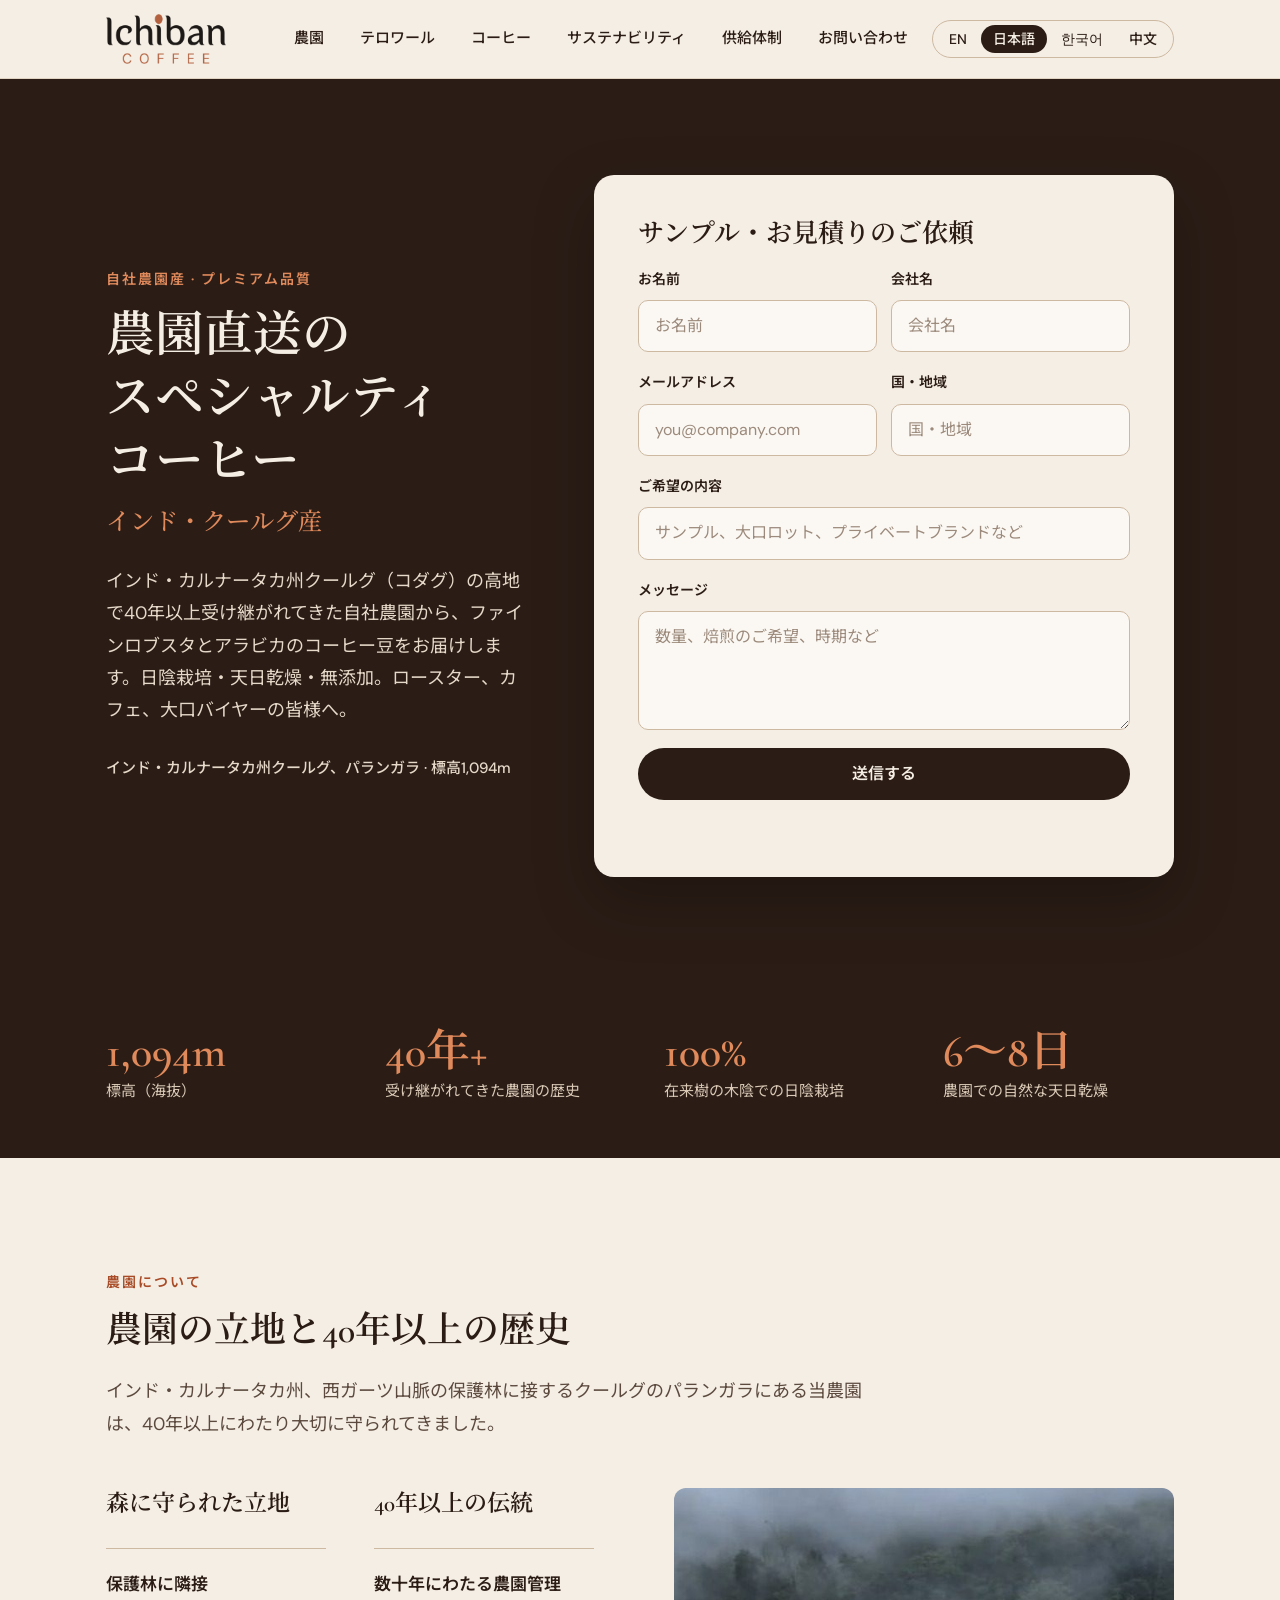
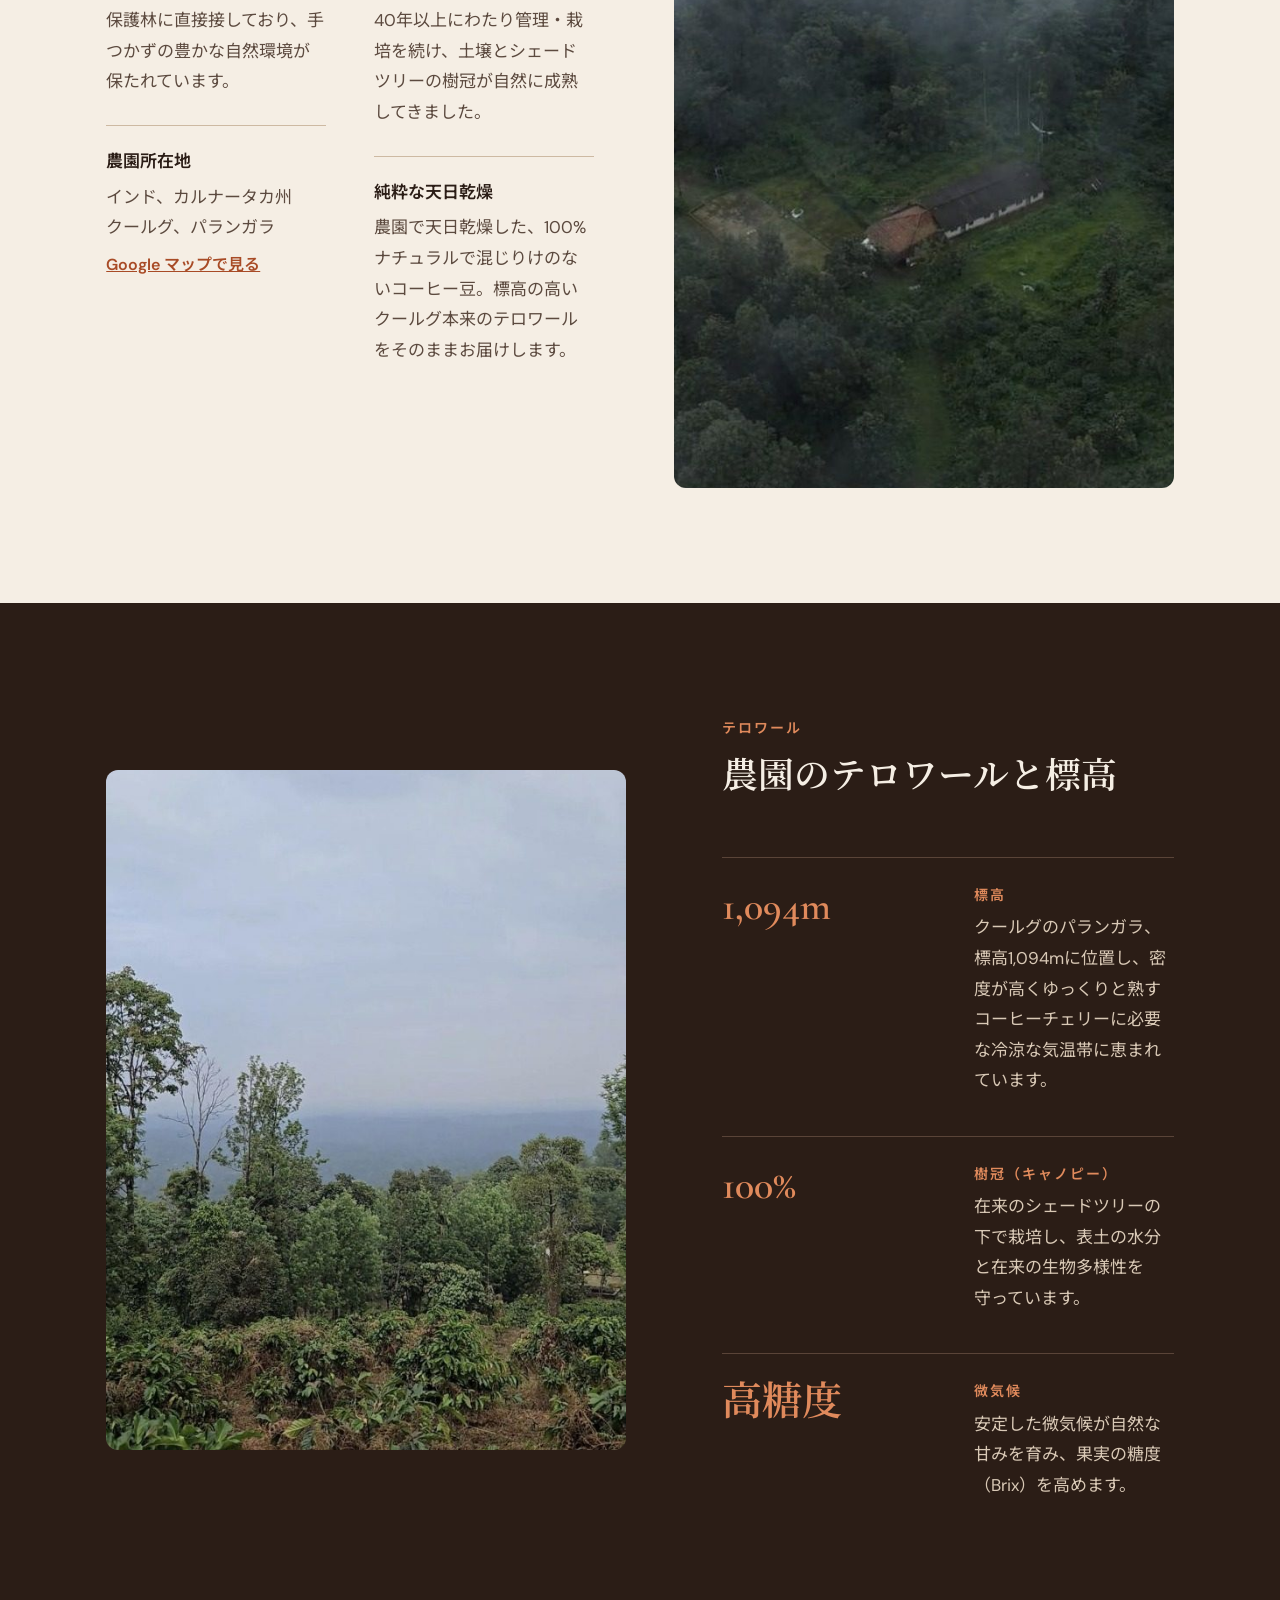
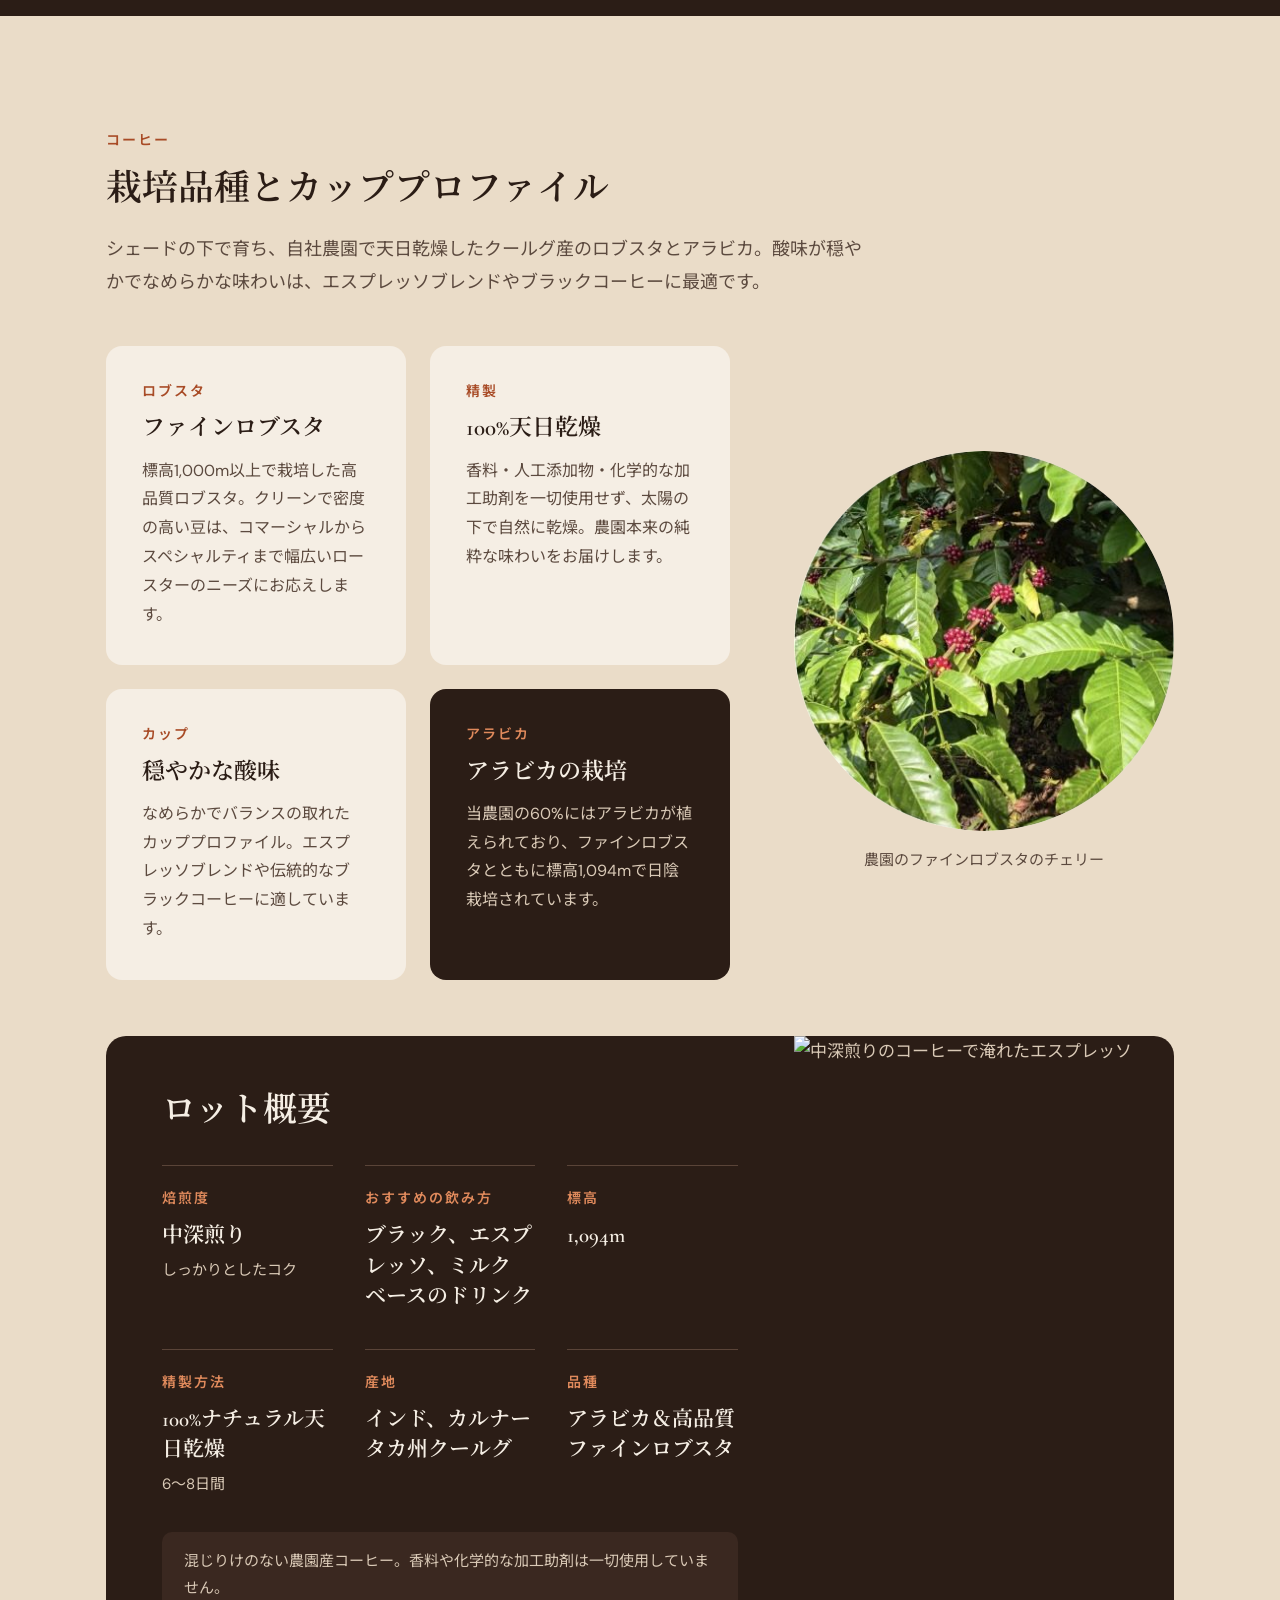
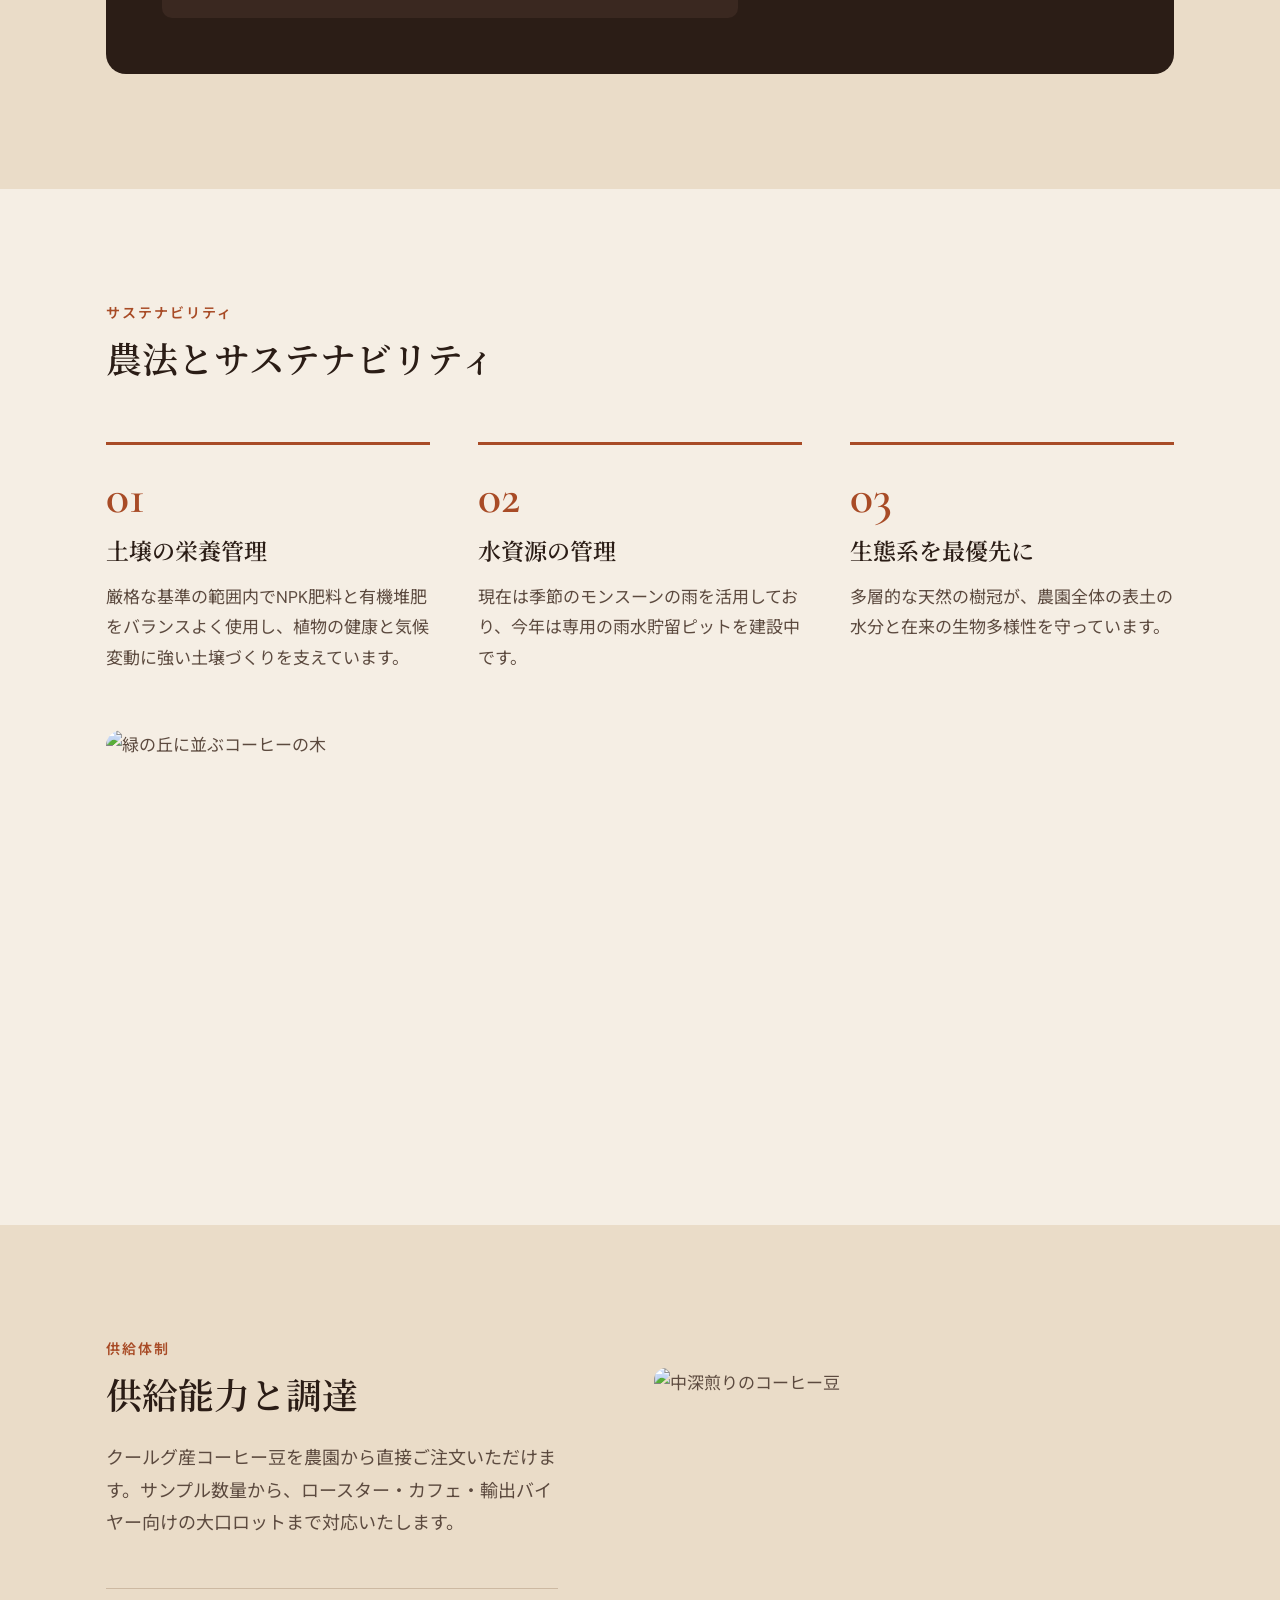
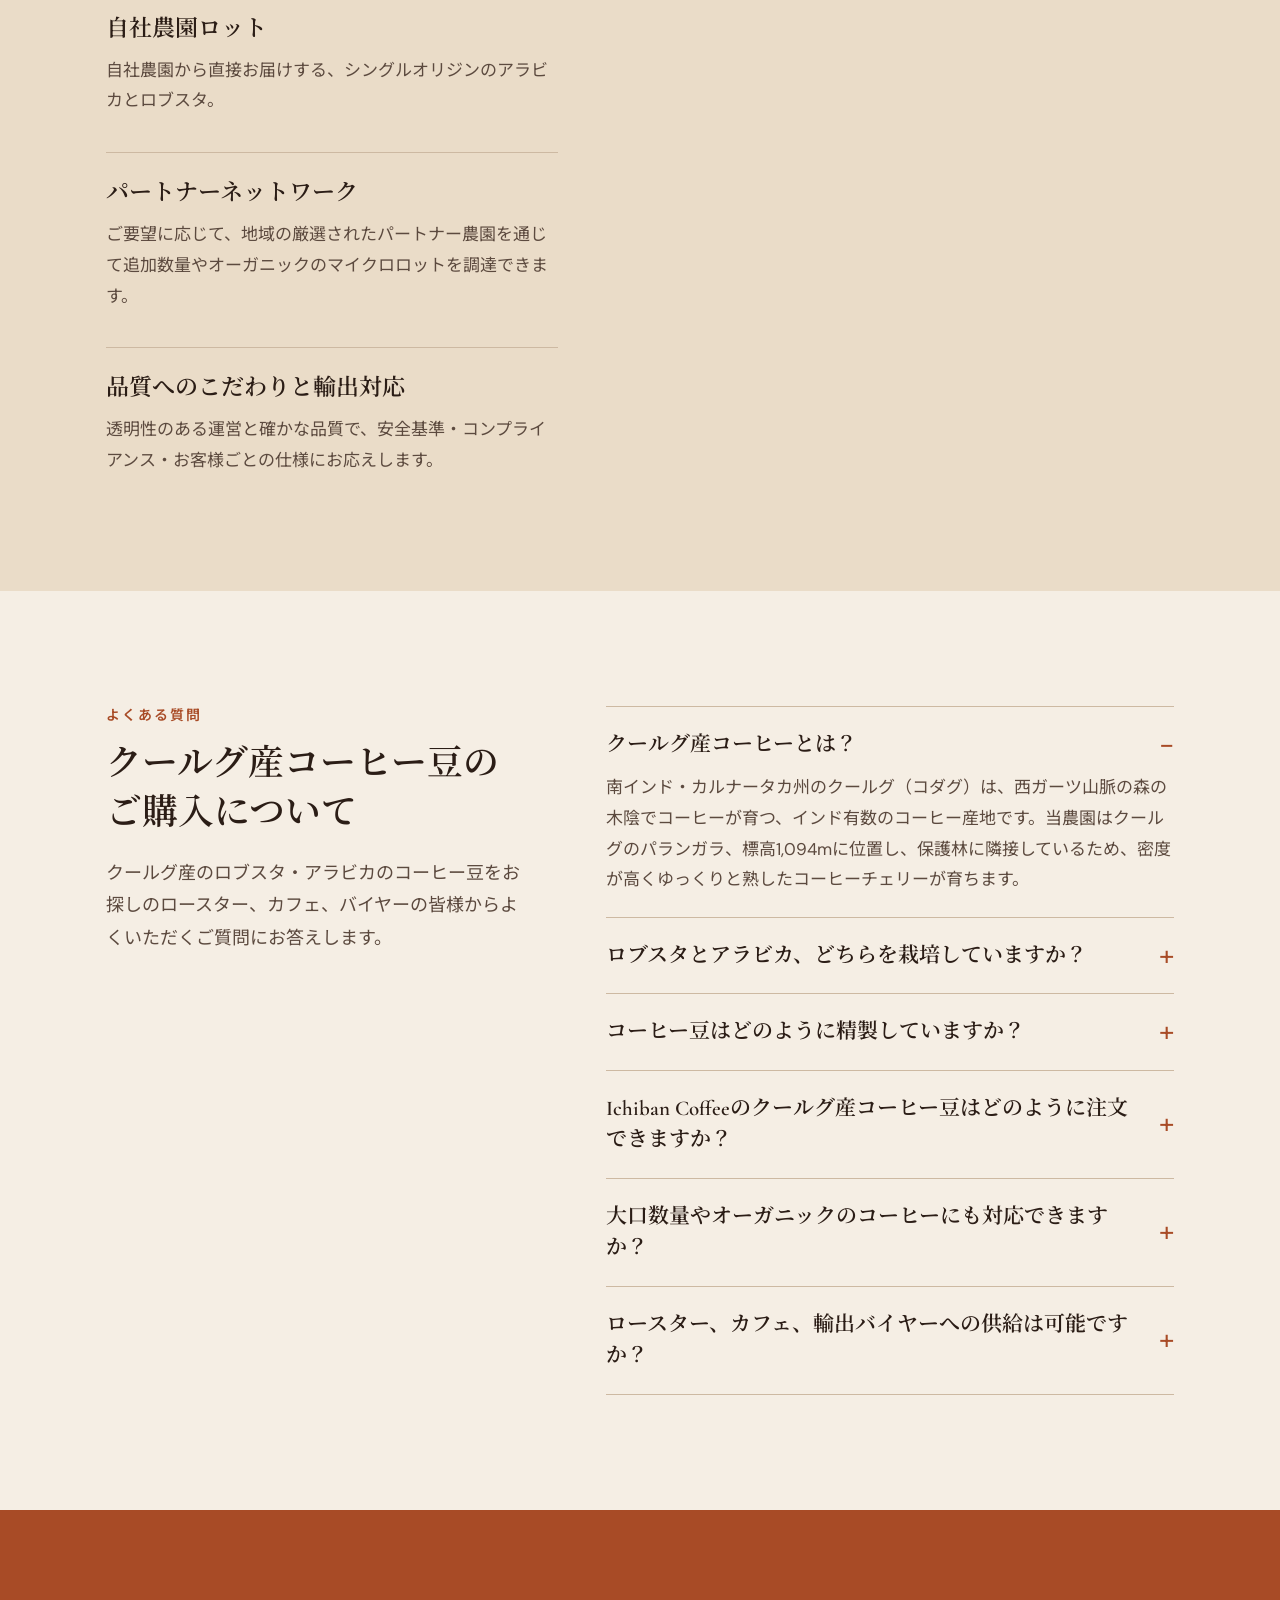
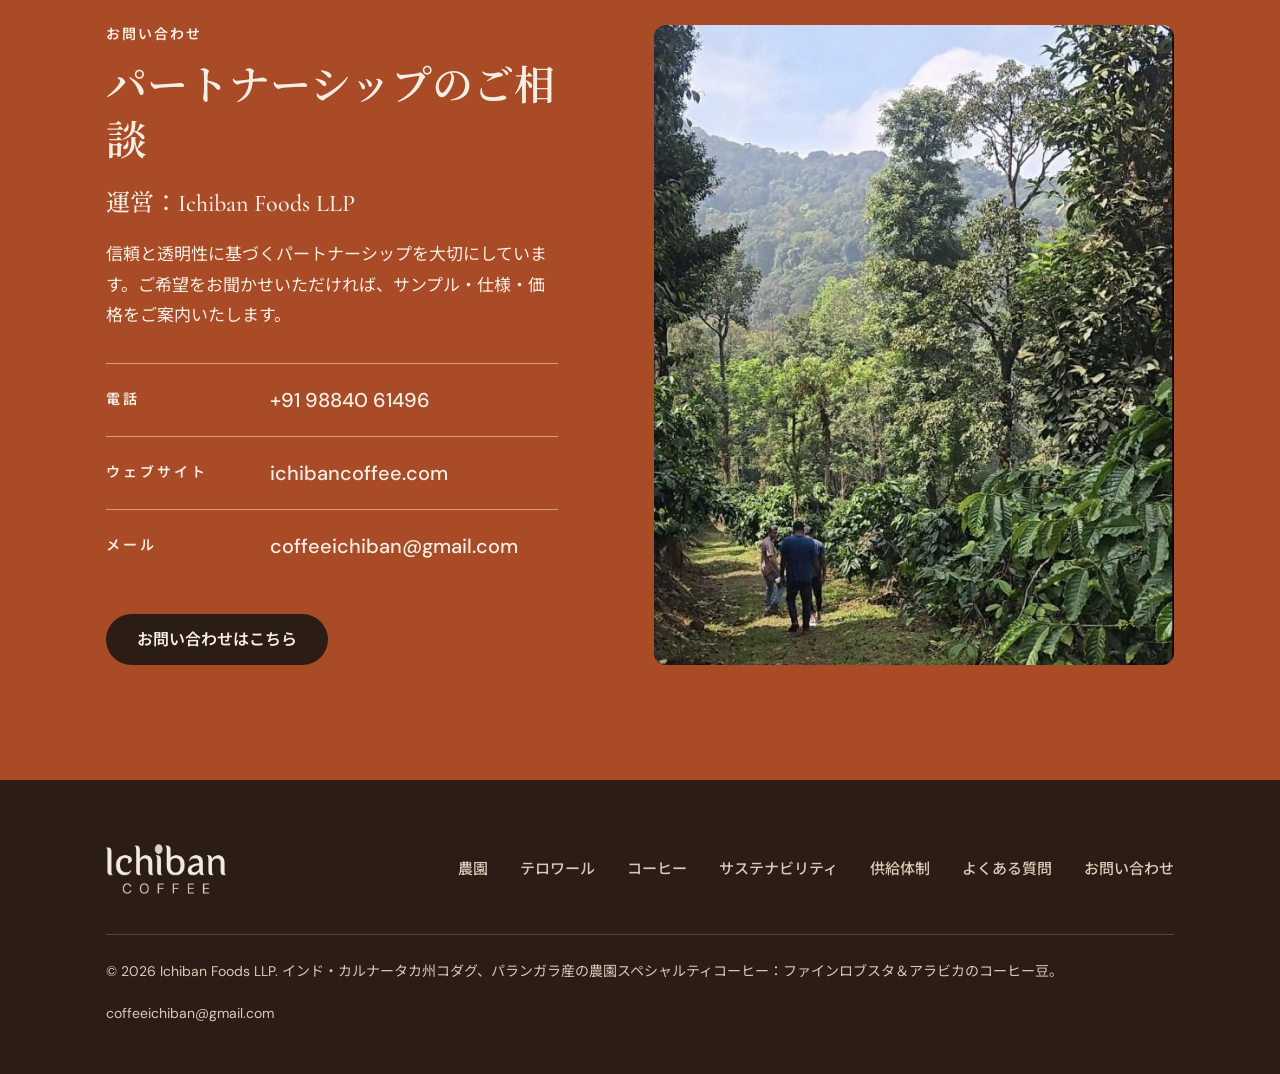
==== ja/index.html @ 3a25cc45 "Go live: English, Japanese, Korean and Chinese with header language switch Co-Authored-By: Claude Op" ====
<!DOCTYPE html>
<html lang="ja">
<head>
<meta charset="utf-8">
<meta name="viewport" content="width=device-width, initial-scale=1">
<title>クールグ産コーヒー豆｜インド自社農園のアラビカ＆ロブスタ｜Ichiban Coffee</title>
<meta name="description" content="インド・カルナータカ州クールグ（コダグ）、標高1,094mのパランガラで40年以上受け継がれてきた自社農園から、コーヒー豆を直接お届けします。日陰栽培・100%天日乾燥のファインロブスタとアラビカを、ロースター、カフェ、大口バイヤーの皆様へ。サンプル・お見積りはお気軽にご依頼ください。">
<meta name="robots" content="index, follow, max-image-preview:large">
<link rel="canonical" href="https://ichibancoffee.com/ja/">
<link rel="alternate" hreflang="en" href="https://ichibancoffee.com/">
<link rel="alternate" hreflang="ja" href="https://ichibancoffee.com/ja/">
<link rel="alternate" hreflang="ko" href="https://ichibancoffee.com/ko/">
<link rel="alternate" hreflang="zh-Hans" href="https://ichibancoffee.com/zh/">
<link rel="alternate" hreflang="x-default" href="https://ichibancoffee.com/">
<meta name="geo.region" content="IN-KA">
<meta name="geo.placename" content="Palangala, Coorg (Kodagu), Karnataka, India">
<meta property="og:type" content="website">
<meta property="og:site_name" content="Ichiban Coffee">
<meta property="og:locale" content="ja_JP">
<meta property="og:title" content="クールグ産コーヒー豆｜自社農園のアラビカ＆ロブスタ｜Ichiban Coffee">
<meta property="og:description" content="インド・クールグ、標高1,094mの40年以上の歴史を持つ自社農園で日陰栽培・天日乾燥したファインロブスタとアラビカ。サンプル・お見積りを承ります。">
<meta property="og:url" content="https://ichibancoffee.com/ja/">
<meta property="og:image" content="https://ichibancoffee.com/assets/og-image.jpg">
<meta property="og:image:width" content="1200">
<meta property="og:image:height" content="630">
<meta property="og:image:alt" content="Ichiban Coffee - インド・クールグ産の農園スペシャルティコーヒー">
<meta name="twitter:card" content="summary_large_image">
<meta name="twitter:title" content="クールグ産コーヒー豆｜自社農園のアラビカ＆ロブスタ｜Ichiban Coffee">
<meta name="twitter:description" content="インド・クールグ、標高1,094mの40年以上の歴史を持つ自社農園で日陰栽培・天日乾燥したファインロブスタとアラビカ。サンプル・お見積りを承ります。">
<meta name="twitter:image" content="https://ichibancoffee.com/assets/og-image.jpg">
<meta name="theme-color" content="#2B1D16">
<!-- Google tag (Google Analytics) -->
<script async src="https://www.googletagmanager.com/gtm.js?id=GTM-57VBGR65"></script>
<script>
  window.dataLayer = window.dataLayer || [];
  function gtag(){dataLayer.push(arguments);}
  gtag('js', new Date());
</script>
<link rel="icon" type="image/png" sizes="32x32" href="../assets/favicon.png">
<link rel="apple-touch-icon" href="../assets/icon-180.png">
<link rel="preconnect" href="https://fonts.googleapis.com">
<link rel="preconnect" href="https://fonts.gstatic.com" crossorigin>
<link rel="preconnect" href="https://images.unsplash.com">
<link rel="preload" as="image" href="https://images.unsplash.com/photo-1636797955936-7e493b8ba922?w=2400&q=80&auto=format&fit=crop" fetchpriority="high">
<link href="https://fonts.googleapis.com/css2?family=Cormorant+Garamond:ital,wght@0,600;1,500&family=DM+Sans:wght@400;500;600&family=Noto+Serif+JP:wght@600&family=Noto+Sans+JP:wght@400;500;600&display=swap" rel="stylesheet">
<link rel="stylesheet" href="../styles.css">
<script type="application/ld+json">
{
 "@context": "https://schema.org",
 "@graph": [
  {
   "@type": "WebSite",
   "@id": "https://ichibancoffee.com/#website",
   "url": "https://ichibancoffee.com/",
   "name": "Ichiban Coffee",
   "inLanguage": [
    "en-GB",
    "ja",
    "ko",
    "zh-Hans"
   ],
   "publisher": {
    "@id": "https://ichibancoffee.com/#org"
   }
  },
  {
   "@type": "Organization",
   "@id": "https://ichibancoffee.com/#org",
   "name": "Ichiban Foods LLP",
   "alternateName": "Ichiban Coffee",
   "url": "https://ichibancoffee.com/",
   "logo": "https://ichibancoffee.com/assets/logo-dark.png",
   "image": "https://ichibancoffee.com/assets/og-image.jpg",
   "email": "coffeeichiban@gmail.com",
   "telephone": "+91 98840 61496",
   "description": "インド・カルナータカ州クールグ（コダグ）、パランガラの農園スペシャルティコーヒー生産者。日陰栽培・天日乾燥のファインロブスタとアラビカを栽培しています。",
   "address": {
    "@type": "PostalAddress",
    "addressLocality": "Palangala, Coorg",
    "addressRegion": "Karnataka",
    "addressCountry": "IN"
   },
   "contactPoint": {
    "@type": "ContactPoint",
    "contactType": "sales",
    "email": "coffeeichiban@gmail.com",
    "telephone": "+91 98840 61496",
    "availableLanguage": [
     "English"
    ]
   },
   "knowsAbout": [
    "Coorg coffee",
    "Robusta coffee beans",
    "Arabica coffee beans",
    "Sun-dried coffee",
    "Shade-grown coffee"
   ]
  },
  {
   "@type": "WebPage",
   "@id": "https://ichibancoffee.com/ja/#webpage",
   "url": "https://ichibancoffee.com/ja/",
   "name": "クールグ産コーヒー豆｜インド自社農園のアラビカ＆ロブスタ｜Ichiban Coffee",
   "isPartOf": {
    "@id": "https://ichibancoffee.com/#website"
   },
   "about": {
    "@id": "https://ichibancoffee.com/#org"
   },
   "primaryImageOfPage": "https://ichibancoffee.com/assets/og-image.jpg",
   "inLanguage": "ja"
  },
  {
   "@type": "FAQPage",
   "@id": "https://ichibancoffee.com/ja/#faq",
   "inLanguage": "ja",
   "mainEntity": [
    {
     "@type": "Question",
     "name": "クールグ産コーヒーとは？",
     "acceptedAnswer": {
      "@type": "Answer",
      "text": "南インド・カルナータカ州のクールグ（コダグ）は、西ガーツ山脈の森の木陰でコーヒーが育つ、インド有数のコーヒー産地です。当農園はクールグのパランガラ、標高1,094mに位置し、保護林に隣接しているため、密度が高くゆっくりと熟したコーヒーチェリーが育ちます。"
     }
    },
    {
     "@type": "Question",
     "name": "ロブスタとアラビカ、どちらを栽培していますか？",
     "acceptedAnswer": {
      "@type": "Answer",
      "text": "両方です。当農園の60%にはアラビカが植えられており、加えて標高1,000m以上で高品質のファインロブスタも栽培しています。クリーンで密度の高い豆は、コマーシャルおよびスペシャルティのロースターに最適です。"
     }
    },
    {
     "@type": "Question",
     "name": "コーヒー豆はどのように精製していますか？",
     "acceptedAnswer": {
      "@type": "Answer",
      "text": "100%ナチュラルで、農園で6〜8日間天日乾燥しています。香料、人工添加物、化学的な加工助剤は一切使用していません。"
     }
    },
    {
     "@type": "Question",
     "name": "Ichiban Coffeeのクールグ産コーヒー豆はどのように注文できますか？",
     "acceptedAnswer": {
      "@type": "Answer",
      "text": "このページのお問い合わせフォーム、メール（coffeeichiban@gmail.com）、またはお電話（+91 98840 61496）でご連絡ください。数量、焙煎のご希望、時期をお知らせいただければ、サンプル・仕様・価格をご案内いたします。"
     }
    },
    {
     "@type": "Question",
     "name": "大口数量やオーガニックのコーヒーにも対応できますか？",
     "acceptedAnswer": {
      "@type": "Answer",
      "text": "はい。自社農園のシングルオリジンのアラビカ・ロブスタに加え、ご要望に応じてクールグ地域の厳選されたパートナー農園を通じて、追加数量やオーガニックのマイクロロットを調達いたします。"
     }
    },
    {
     "@type": "Question",
     "name": "ロースター、カフェ、輸出バイヤーへの供給は可能ですか？",
     "acceptedAnswer": {
      "@type": "Answer",
      "text": "はい。コマーシャルおよびスペシャルティのロースター、カフェ、大口バイヤーの皆様とお取引しています。透明性のある運営と確かな品質で、安全基準・コンプライアンス・個別の仕様にお応えします。"
     }
    }
   ]
  }
 ]
}
</script>
</head>
<body>

<header class="nav" id="top">
  <div class="nav__inner">
    <a href="#top" class="nav__logo" aria-label="Ichiban Coffee ホーム"><img src="../assets/logo-dark.png" alt="Ichiban Coffee" width="134" height="56"></a>
    <button class="nav__toggle" aria-expanded="false" aria-controls="nav-links"><span></span><span></span><span class="sr-only">メニュー</span></button>
    <nav class="nav__links" id="nav-links" aria-label="メインメニュー">
      <a href="#estate">農園</a>
      <a href="#terroir">テロワール</a>
      <a href="#coffee">コーヒー</a>
      <a href="#sustainability">サステナビリティ</a>
      <a href="#supply">供給体制</a>
      <a href="#contact">お問い合わせ</a>
    </nav>
    <nav class="lang" aria-label="言語" translate="no"><a href="../" hreflang="en" lang="en">EN</a><a href="../ja/" hreflang="ja" lang="ja" aria-current="page">日本語</a><a href="../ko/" hreflang="ko" lang="ko">한국어</a><a href="../zh/" hreflang="zh-Hans" lang="zh-Hans">中文</a></nav>
  </div>
</header>

<main>
  <!-- HERO with enquiry form -->
  <section class="hero">
    <div class="wrap hero__inner">
      <div class="hero__text">
        <p class="eyebrow eyebrow--light">自社農園産 · プレミアム品質</p>
        <h1><span class="nb">農園直送の</span><span class="nb">スペシャルティ</span><span class="nb">コーヒー</span> <span class="h1-sub">インド・クールグ産</span></h1>
        <p class="hero__lead">インド・カルナータカ州クールグ（コダグ）の高地で40年以上受け継がれてきた自社農園から、ファインロブスタとアラビカのコーヒー豆をお届けします。日陰栽培・天日乾燥・無添加。ロースター、カフェ、大口バイヤーの皆様へ。</p>
        <p class="hero__meta">インド・カルナータカ州クールグ、パランガラ · 標高1,094m</p>
      </div>

      <form class="form" id="enquiry" action="https://formsubmit.co/coffeeichiban@gmail.com" method="POST" data-msg-sending="送信中…" data-msg-success="お問い合わせありがとうございます。内容を確認のうえ、担当者よりご連絡いたします。" data-msg-error="送信できませんでした。恐れ入りますが、coffeeichiban@gmail.com へメールいただくか、+91 98840 61496 までお電話ください。">
        <h2 class="form__title">サンプル・お見積りのご依頼</h2>
        <input type="hidden" name="_subject" value="New enquiry from ichibancoffee.com (Japanese)">
        <input type="hidden" name="_template" value="table">
        <input type="hidden" name="language" value="Japanese">
        <input type="text" name="_honey" class="hp" tabindex="-1" autocomplete="off" aria-hidden="true">
        <div class="form__row">
          <label>お名前<input type="text" name="name" placeholder="お名前" autocomplete="name" required></label>
          <label>会社名<input type="text" name="company" placeholder="会社名" autocomplete="organization"></label>
        </div>
        <div class="form__row">
          <label>メールアドレス<input type="email" name="email" placeholder="you@company.com" autocomplete="email" required></label>
          <label>国・地域<input type="text" name="country" placeholder="国・地域" autocomplete="country-name"></label>
        </div>
        <label>ご希望の内容<input type="text" name="interest" placeholder="サンプル、大口ロット、プライベートブランドなど"></label>
        <label>メッセージ<textarea name="message" rows="4" placeholder="数量、焙煎のご希望、時期など"></textarea></label>
        <button type="submit" class="btn btn--dark btn--block">送信する</button>
        <p class="form__status" role="status" aria-live="polite"></p>
      </form>
    </div>
  </section>

  <!-- KEY FACTS -->
  <section class="facts" aria-label="主なデータ">
    <div class="wrap facts__grid">
      <div><p class="facts__num">1,094m</p><p>標高（海抜）</p></div>
      <div><p class="facts__num">40年+</p><p>受け継がれてきた農園の歴史</p></div>
      <div><p class="facts__num">100%</p><p>在来樹の木陰での日陰栽培</p></div>
      <div><p class="facts__num">6〜8日</p><p>農園での自然な天日乾燥</p></div>
    </div>
  </section>

  <!-- ESTATE -->
  <section class="section section--cream" id="estate">
    <div class="wrap">
      <p class="eyebrow">農園について</p>
      <h2 class="h2">農園の立地と40年以上の歴史</h2>
      <p class="intro">インド・カルナータカ州、西ガーツ山脈の保護林に接するクールグのパランガラにある当農園は、40年以上にわたり大切に守られてきました。</p>
      <div class="estate">
        <div class="estate__cols">
          <div>
            <h3 class="h3">森に守られた立地</h3>
            <div class="item"><h4>保護林に隣接</h4><p>保護林に直接接しており、手つかずの豊かな自然環境が保たれています。</p></div>
            <div class="item"><h4>農園所在地</h4><p>インド、カルナータカ州クールグ、パランガラ</p><a class="link" href="https://maps.app.goo.gl/1BCaQAfNLThmyvvR6" target="_blank" rel="noopener">Google マップで見る</a></div>
          </div>
          <div>
            <h3 class="h3">40年以上の伝統</h3>
            <div class="item"><h4>数十年にわたる農園管理</h4><p>40年以上にわたり管理・栽培を続け、土壌とシェードツリーの樹冠が自然に成熟してきました。</p></div>
            <div class="item"><h4>純粋な天日乾燥</h4><p>農園で天日乾燥した、100%ナチュラルで混じりけのないコーヒー豆。標高の高いクールグ本来のテロワールをそのままお届けします。</p></div>
          </div>
        </div>
        <img class="photo" src="../assets/estate-birds-eye.jpg" alt="クールグ・パランガラの霧深い森に囲まれたIchiban Coffee農園の空撮" width="500" height="600" loading="lazy">
      </div>
    </div>
  </section>

  <!-- TERROIR -->
  <section class="section section--dark" id="terroir">
    <div class="wrap split">
      <img class="photo split__img" src="../assets/plantation-view.jpg" alt="標高1,094mのクールグの自社農園で日陰栽培されるコーヒーの木と森" width="520" height="700" loading="lazy">
      <div>
        <p class="eyebrow eyebrow--light">テロワール</p>
        <h2 class="h2">農園のテロワールと標高</h2>
        <div class="row"><p class="row__stat">1,094m</p><div><p class="eyebrow eyebrow--light">標高</p><p>クールグのパランガラ、標高1,094mに位置し、密度が高くゆっくりと熟すコーヒーチェリーに必要な冷涼な気温帯に恵まれています。</p></div></div>
        <div class="row"><p class="row__stat">100%</p><div><p class="eyebrow eyebrow--light">樹冠（キャノピー）</p><p>在来のシェードツリーの下で栽培し、表土の水分と在来の生物多様性を守っています。</p></div></div>
        <div class="row"><p class="row__stat">高糖度</p><div><p class="eyebrow eyebrow--light">微気候</p><p>安定した微気候が自然な甘みを育み、果実の糖度（Brix）を高めます。</p></div></div>
      </div>
    </div>
  </section>

  <!-- COFFEE -->
  <section class="section section--latte" id="coffee">
    <div class="wrap">
      <p class="eyebrow">コーヒー</p>
      <h2 class="h2">栽培品種とカッププロファイル</h2>
      <p class="intro">シェードの下で育ち、自社農園で天日乾燥したクールグ産のロブスタとアラビカ。酸味が穏やかでなめらかな味わいは、エスプレッソブレンドやブラックコーヒーに最適です。</p>
      <div class="coffee">
        <div class="cards">
          <article class="card"><p class="eyebrow">ロブスタ</p><h3 class="h3">ファインロブスタ</h3><p>標高1,000m以上で栽培した高品質ロブスタ。クリーンで密度の高い豆は、コマーシャルからスペシャルティまで幅広いロースターのニーズにお応えします。</p></article>
          <article class="card"><p class="eyebrow">精製</p><h3 class="h3">100%天日乾燥</h3><p>香料・人工添加物・化学的な加工助剤を一切使用せず、太陽の下で自然に乾燥。農園本来の純粋な味わいをお届けします。</p></article>
          <article class="card"><p class="eyebrow">カップ</p><h3 class="h3">穏やかな酸味</h3><p>なめらかでバランスの取れたカッププロファイル。エスプレッソブレンドや伝統的なブラックコーヒーに適しています。</p></article>
          <article class="card card--dark"><p class="eyebrow eyebrow--light">アラビカ</p><h3 class="h3">アラビカの栽培</h3><p>当農園の60%にはアラビカが植えられており、ファインロブスタとともに標高1,094mで日陰栽培されています。</p></article>
        </div>
        <figure class="coffee__fig">
          <img src="../assets/fine-robusta.jpg" alt="クールグの自社農園で熟しつつあるファインロブスタのコーヒーチェリー" width="380" height="380" loading="lazy">
          <figcaption>農園のファインロブスタのチェリー</figcaption>
        </figure>
      </div>

      <div class="lot">
        <div class="lot__body">
          <h3 class="lot__title">ロット概要</h3>
          <dl class="lot__grid">
            <div><dt>焙煎度</dt><dd>中深煎り<span>しっかりとしたコク</span></dd></div>
            <div><dt>おすすめの飲み方</dt><dd>ブラック、エスプレッソ、ミルクベースのドリンク</dd></div>
            <div><dt>標高</dt><dd>1,094m</dd></div>
            <div><dt>精製方法</dt><dd>100%ナチュラル天日乾燥<span>6〜8日間</span></dd></div>
            <div><dt>産地</dt><dd>インド、カルナータカ州クールグ</dd></div>
            <div><dt>品種</dt><dd>アラビカ＆高品質ファインロブスタ</dd></div>
          </dl>
          <p class="lot__note">混じりけのない農園産コーヒー。香料や化学的な加工助剤は一切使用していません。</p>
        </div>
        <img class="lot__img" src="https://images.unsplash.com/photo-1579992357154-faf4bde95b3d?w=900&q=80&auto=format&fit=crop" alt="中深煎りのコーヒーで淹れたエスプレッソ" width="380" height="570" loading="lazy">
      </div>
    </div>
  </section>

  <!-- SUSTAINABILITY -->
  <section class="section section--cream" id="sustainability">
    <div class="wrap">
      <p class="eyebrow">サステナビリティ</p>
      <h2 class="h2">農法とサステナビリティ</h2>
      <div class="pillars">
        <div class="pillar"><p class="pillar__num">01</p><h3 class="h3">土壌の栄養管理</h3><p>厳格な基準の範囲内でNPK肥料と有機堆肥をバランスよく使用し、植物の健康と気候変動に強い土壌づくりを支えています。</p></div>
        <div class="pillar"><p class="pillar__num">02</p><h3 class="h3">水資源の管理</h3><p>現在は季節のモンスーンの雨を活用しており、今年は専用の雨水貯留ピットを建設中です。</p></div>
        <div class="pillar"><p class="pillar__num">03</p><h3 class="h3">生態系を最優先に</h3><p>多層的な天然の樹冠が、農園全体の表土の水分と在来の生物多様性を守っています。</p></div>
      </div>
      <img class="photo band" src="https://images.unsplash.com/photo-1762686852371-763b689910b2?w=2000&q=80&auto=format&fit=crop" alt="緑の丘に並ぶコーヒーの木" width="1200" height="380" loading="lazy">
    </div>
  </section>

  <!-- SUPPLY -->
  <section class="section section--latte" id="supply">
    <div class="wrap split split--reverse">
      <div>
        <p class="eyebrow">供給体制</p>
        <h2 class="h2">供給能力と調達</h2>
        <p class="intro">クールグ産コーヒー豆を農園から直接ご注文いただけます。サンプル数量から、ロースター・カフェ・輸出バイヤー向けの大口ロットまで対応いたします。</p>
        <div class="item item--lg"><h3 class="h3">自社農園ロット</h3><p>自社農園から直接お届けする、シングルオリジンのアラビカとロブスタ。</p></div>
        <div class="item item--lg"><h3 class="h3">パートナーネットワーク</h3><p>ご要望に応じて、地域の厳選されたパートナー農園を通じて追加数量やオーガニックのマイクロロットを調達できます。</p></div>
        <div class="item item--lg"><h3 class="h3">品質へのこだわりと輸出対応</h3><p>透明性のある運営と確かな品質で、安全基準・コンプライアンス・お客様ごとの仕様にお応えします。</p></div>
      </div>
      <img class="photo split__img" src="https://images.unsplash.com/photo-1580933073521-dc49ac0d4e6a?w=1100&q=80&auto=format&fit=crop" alt="中深煎りのコーヒー豆" width="520" height="680" loading="lazy">
    </div>
  </section>

  <!-- FAQ -->
  <section class="section section--cream" id="faq">
    <div class="wrap faq">
      <div>
        <p class="eyebrow">よくある質問</p>
        <h2 class="h2">クールグ産コーヒー豆のご購入について</h2>
        <p class="intro">クールグ産のロブスタ・アラビカのコーヒー豆をお探しのロースター、カフェ、バイヤーの皆様からよくいただくご質問にお答えします。</p>
      </div>
      <div class="faq__list">
        <details open>
          <summary><h3>クールグ産コーヒーとは？</h3></summary>
          <p>南インド・カルナータカ州のクールグ（コダグ）は、西ガーツ山脈の森の木陰でコーヒーが育つ、インド有数のコーヒー産地です。当農園はクールグのパランガラ、標高1,094mに位置し、保護林に隣接しているため、密度が高くゆっくりと熟したコーヒーチェリーが育ちます。</p>
        </details>
        <details>
          <summary><h3>ロブスタとアラビカ、どちらを栽培していますか？</h3></summary>
          <p>両方です。当農園の60%にはアラビカが植えられており、加えて標高1,000m以上で高品質のファインロブスタも栽培しています。クリーンで密度の高い豆は、コマーシャルおよびスペシャルティのロースターに最適です。</p>
        </details>
        <details>
          <summary><h3>コーヒー豆はどのように精製していますか？</h3></summary>
          <p>100%ナチュラルで、農園で6〜8日間天日乾燥しています。香料、人工添加物、化学的な加工助剤は一切使用していません。</p>
        </details>
        <details>
          <summary><h3>Ichiban Coffeeのクールグ産コーヒー豆はどのように注文できますか？</h3></summary>
          <p>このページの<a href="#enquiry">お問い合わせフォーム</a>、メール（<a href="mailto:coffeeichiban@gmail.com">coffeeichiban@gmail.com</a>）、またはお電話（<a href="tel:+919884061496">+91 98840 61496</a>）でご連絡ください。数量、焙煎のご希望、時期をお知らせいただければ、サンプル・仕様・価格をご案内いたします。</p>
        </details>
        <details>
          <summary><h3>大口数量やオーガニックのコーヒーにも対応できますか？</h3></summary>
          <p>はい。自社農園のシングルオリジンのアラビカ・ロブスタに加え、ご要望に応じてクールグ地域の厳選されたパートナー農園を通じて、追加数量やオーガニックのマイクロロットを調達いたします。</p>
        </details>
        <details>
          <summary><h3>ロースター、カフェ、輸出バイヤーへの供給は可能ですか？</h3></summary>
          <p>はい。コマーシャルおよびスペシャルティのロースター、カフェ、大口バイヤーの皆様とお取引しています。透明性のある運営と確かな品質で、安全基準・コンプライアンス・個別の仕様にお応えします。</p>
        </details>
      </div>
    </div>
  </section>

  <!-- CONTACT -->
  <section class="section section--rust" id="contact">
    <div class="wrap split split--reverse">
      <div>
        <p class="eyebrow eyebrow--cream">お問い合わせ</p>
        <h2 class="h2 h2--xl">パートナーシップのご相談</h2>
        <p class="contact__sub">運営：Ichiban Foods LLP</p>
        <p>信頼と透明性に基づくパートナーシップを大切にしています。ご希望をお聞かせいただければ、サンプル・仕様・価格をご案内いたします。</p>
        <dl class="contact__list">
          <div><dt>電話</dt><dd><a href="tel:+919884061496">+91 98840 61496</a></dd></div>
          <div><dt>ウェブサイト</dt><dd><a href="https://ichibancoffee.com">ichibancoffee.com</a></dd></div>
          <div><dt>メール</dt><dd><a href="mailto:coffeeichiban@gmail.com">coffeeichiban@gmail.com</a></dd></div>
        </dl>
        <a href="#enquiry" class="btn btn--dark">お問い合わせはこちら</a>
      </div>
      <img class="photo split__img" src="../assets/plantation-walk.jpg" alt="カルナータカ州クールグの自社農園で、日陰栽培のコーヒーの木の間を通る小道" width="520" height="640" loading="lazy">
    </div>
  </section>
</main>

<footer class="footer">
  <div class="wrap">
    <div class="footer__top">
      <img src="../assets/logo-cream.png" alt="Ichiban Coffee" width="134" height="56" loading="lazy">
      <nav aria-label="フッター">
        <a href="#estate">農園</a><a href="#terroir">テロワール</a><a href="#coffee">コーヒー</a><a href="#sustainability">サステナビリティ</a><a href="#supply">供給体制</a><a href="#faq">よくある質問</a><a href="#contact">お問い合わせ</a>
      </nav>
    </div>
    <div class="footer__bottom">
      <p>© <span id="year">2026</span> Ichiban Foods LLP. インド・カルナータカ州コダグ、パランガラ産の農園スペシャルティコーヒー：ファインロブスタ＆アラビカのコーヒー豆。</p>
      <a href="mailto:coffeeichiban@gmail.com">coffeeichiban@gmail.com</a>
    </div>
  </div>
</footer>

<script src="../script.js" defer></script>
</body>
</html>
---- styles.css ----
/* Ichiban Coffee - ichibancoffee.com */
:root {
  --espresso: #2B1D16;
  --roast: #3A2820;
  --cream: #F5EEE4;
  --latte: #EADCC8;
  --rust: #A84B26;
  --caramel: #E08A5C;
  --muted: #5C4A3F;
  --muted-light: #D9C9B6;
  --line: #CDB9A2;
  --line-dark: #5A4438;
  --field: #FBF8F3;
  --serif: 'Cormorant Garamond', Georgia, serif;
  --sans: 'DM Sans', system-ui, -apple-system, 'Segoe UI', Arial, sans-serif;
  --pad: clamp(20px, 8.3vw, 120px);
  --section: clamp(72px, 9vw, 120px);
}

*, *::before, *::after { box-sizing: border-box; }
html { scroll-behavior: smooth; scroll-padding-top: 96px; }
body { margin: 0; font-family: var(--sans); font-size: 17px; line-height: 1.6; color: var(--muted); background: var(--cream); -webkit-font-smoothing: antialiased; }
img { max-width: 100%; display: block; }
h1, h2, h3, h4, p, dl, dd, figure { margin: 0; }
a { color: inherit; }
.hp { display: none !important; }
.sr-only { position: absolute; width: 1px; height: 1px; padding: 0; margin: -1px; overflow: hidden; clip: rect(0 0 0 0); white-space: nowrap; border: 0; }
.wrap { width: 100%; max-width: 1440px; margin: 0 auto; padding: 0 var(--pad); }

/* Type */
.eyebrow { font-size: 14px; font-weight: 600; letter-spacing: 3px; text-transform: uppercase; color: var(--rust); margin-bottom: 16px; line-height: 1.3; }
.eyebrow--light { color: var(--caramel); }
.eyebrow--cream { color: var(--cream); }
h1, .h2, .h3, .lot__title { font-family: var(--serif); font-weight: 600; color: var(--espresso); }
h1 { font-size: clamp(52px, 6.4vw, 92px); line-height: 1; color: var(--cream); }
.h2 { font-size: clamp(38px, 3.9vw, 56px); line-height: 1.05; margin-bottom: 56px; }
.h2--xl { font-size: clamp(44px, 4.4vw, 64px); margin-bottom: 20px; }
.h3 { font-size: clamp(26px, 2.2vw, 32px); line-height: 1.15; margin-bottom: 12px; }

/* Buttons */
.btn { display: inline-flex; align-items: center; justify-content: center; padding: 15px 30px; border-radius: 999px; font: 600 16px/1.2 var(--sans); text-decoration: none; border: 1.5px solid transparent; cursor: pointer; transition: transform .15s ease, background-color .15s ease, opacity .15s ease; }
.btn:hover { transform: translateY(-1px); }
.btn--primary { background: var(--rust); color: var(--cream); }
.btn--primary:hover { background: #923E1D; }
.btn--dark { background: var(--espresso); color: var(--cream); }
.btn--dark:hover { background: #1E140F; }
.btn--block { width: 100%; }
.btn:focus-visible, a:focus-visible, input:focus-visible, textarea:focus-visible, button:focus-visible { outline: 3px solid var(--caramel); outline-offset: 2px; }

/* Nav */
.nav { position: sticky; top: 0; z-index: 50; background: var(--cream); border-bottom: 1px solid rgba(205, 185, 162, .5); }
.nav__inner { max-width: 1440px; margin: 0 auto; padding: 14px var(--pad); display: flex; align-items: center; justify-content: space-between; }
.nav__logo img { width: 120px; height: auto; }
.nav__links { display: flex; align-items: center; gap: 36px; }
.nav__links a:not(.btn) { font-weight: 500; font-size: 15px; color: var(--espresso); text-decoration: none; }
.nav__links a:not(.btn):hover { color: var(--rust); }
.nav__toggle { display: none; background: none; border: 0; padding: 10px; cursor: pointer; }
.nav__toggle span:not(.sr-only) { display: block; width: 24px; height: 2px; background: var(--espresso); margin: 5px 0; transition: transform .2s ease; }

/* Hero */
.hero {
  background-color: var(--espresso);
  background-image:
    linear-gradient(90deg, rgba(43,29,22,.94) 0%, rgba(43,29,22,.9) 33%, rgba(43,29,22,.2) 41%, rgba(43,29,22,.08) 55%, rgba(43,29,22,.35) 100%),
    url('https://images.unsplash.com/photo-1636797955936-7e493b8ba922?w=2400&q=80&auto=format&fit=crop');
  background-size: cover, 136% auto;
  background-position: center, 100% 4%;
  background-repeat: no-repeat;
}
.hero__inner { display: flex; align-items: center; justify-content: space-between; gap: 48px; padding-top: 96px; padding-bottom: 96px; min-height: 780px; }
.hero__text { max-width: 420px; }
.hero__text h1 { margin-bottom: 28px; }
.hero__lead { font-size: 18px; color: #E6D9C9; margin-bottom: 28px; }
.hero__meta { font-size: 15px; font-weight: 500; color: #E6D9C9; }

/* Form */
.form { width: 580px; flex-shrink: 0; background: var(--cream); border-radius: 20px; padding: 44px; display: grid; gap: 18px; box-shadow: 0 24px 60px rgba(0,0,0,.25); }
.form__title { font-family: var(--serif); font-weight: 600; font-size: 32px; line-height: 1.15; color: var(--espresso); }
.form__row { display: grid; grid-template-columns: 1fr 1fr; gap: 14px; }
.form label { display: grid; gap: 8px; font-size: 14px; font-weight: 600; color: var(--espresso); }
.form input, .form textarea { width: 100%; font: 400 16px/1.4 var(--sans); color: var(--espresso); background: var(--field); border: 1px solid var(--line); border-radius: 10px; padding: 14px 16px; }
.form textarea { resize: vertical; min-height: 110px; }
.form input::placeholder, .form textarea::placeholder { color: #9C8A7C; }
.form__status { font-size: 15px; color: var(--espresso); min-height: 1em; }
.form__status.is-error { color: #A12A1A; }

/* Facts */
.facts { background: var(--espresso); color: var(--muted-light); padding: 56px 0; }
.facts__grid { display: grid; grid-template-columns: repeat(4, 1fr); gap: 48px; }
.facts__num { font-family: var(--serif); font-weight: 600; font-size: 52px; line-height: 1.05; color: var(--caramel); margin-bottom: 6px; }
.facts p:not(.facts__num) { font-size: 15px; line-height: 1.4; }

/* Sections */
.section { padding: var(--section) 0; }
.section--cream { background: var(--cream); }
.section--latte { background: var(--latte); }
.section--dark { background: var(--espresso); color: var(--muted-light); }
.section--dark .h2 { color: var(--cream); }
.section--rust { background: var(--rust); color: var(--cream); }
.section--rust .h2 { color: var(--cream); }
.photo { border-radius: 12px; object-fit: cover; }

.item { border-top: 1px solid var(--line); padding-top: 24px; margin-top: 28px; }
.item h4 { font-size: 17px; font-weight: 600; color: var(--espresso); margin-bottom: 8px; line-height: 1.4; }
.item--lg { padding-top: 24px; margin-top: 36px; }
.item--lg .h3 { font-size: 30px; margin-bottom: 10px; }
.link { display: inline-block; margin-top: 8px; color: var(--rust); font-weight: 600; font-size: 16px; }

/* Estate */
.estate { display: grid; grid-template-columns: 1fr 500px; gap: 80px; align-items: start; }
.estate__cols { display: grid; grid-template-columns: 1fr 1fr; gap: 48px; }
.estate .photo { width: 500px; height: 600px; }

/* Split */
.split { display: grid; grid-template-columns: 520px 1fr; gap: 96px; align-items: center; }
.split--reverse { grid-template-columns: 1fr 520px; }
.split__img { width: 100%; height: 680px; }

/* Terroir rows */
.row { display: grid; grid-template-columns: 220px 1fr; gap: 32px; border-top: 1px solid var(--line-dark); padding-top: 28px; margin-top: 40px; }
.row:first-of-type { margin-top: 0; }
.row__stat { font-family: var(--serif); font-weight: 600; font-size: 48px; line-height: 1; color: var(--caramel); }
.row .eyebrow { margin-bottom: 8px; }

/* Coffee */
.coffee { display: grid; grid-template-columns: 1fr 380px; gap: 64px; align-items: center; }
.cards { display: grid; grid-template-columns: 1fr 1fr; gap: 24px; }
.card { background: var(--cream); border-radius: 16px; padding: 36px; font-size: 16px; }
.card .eyebrow { margin-bottom: 12px; }
.card--dark { background: var(--espresso); color: var(--muted-light); }
.card--dark .h3 { color: var(--cream); }
.coffee__fig img { width: 380px; height: 380px; border-radius: 50%; object-fit: cover; }
.coffee__fig figcaption { text-align: center; font-size: 15px; margin-top: 16px; }

.lot { margin-top: 56px; display: grid; grid-template-columns: 1fr 380px; background: var(--espresso); border-radius: 20px; overflow: hidden; color: var(--muted-light); }
.lot__body { padding: 56px; }
.lot__title { font-size: 44px; line-height: 1.1; color: var(--cream); margin-bottom: 36px; }
.lot__grid { display: grid; grid-template-columns: repeat(3, 1fr); gap: 36px 32px; }
.lot__grid > div { border-top: 1px solid var(--line-dark); padding-top: 20px; }
.lot__grid dt { font-size: 14px; font-weight: 600; letter-spacing: 3px; text-transform: uppercase; color: var(--caramel); margin-bottom: 10px; }
.lot__grid dd { font-family: var(--serif); font-weight: 600; font-size: 26px; line-height: 1.15; color: var(--cream); }
.lot__grid dd span { display: block; font-family: var(--sans); font-weight: 400; font-size: 15px; color: var(--muted-light); margin-top: 8px; }
.lot__note { margin-top: 36px; background: var(--roast); border-radius: 10px; padding: 16px 22px; font-size: 15px; }
.lot__img { width: 100%; height: 100%; object-fit: cover; }

/* Sustainability */
.pillars { display: grid; grid-template-columns: repeat(3, 1fr); gap: 48px; margin-bottom: 56px; }
.pillar { border-top: 3px solid var(--rust); padding-top: 28px; }
.pillar__num { font-family: var(--serif); font-weight: 600; font-size: 48px; line-height: 1; color: var(--rust); margin-bottom: 16px; }
.pillar .h3 { font-size: 30px; }
.band { width: 100%; height: 380px; border-radius: 16px; }

/* Contact */
.contact__sub { font-family: var(--serif); font-style: italic; font-weight: 500; font-size: 32px; line-height: 1.2; margin-bottom: 20px; }
.contact__list { margin: 32px 0; }
.contact__list > div { display: grid; grid-template-columns: 140px 1fr; align-items: center; gap: 24px; padding: 18px 0; border-top: 1px solid #D39A7E; }
.contact__list dt { font-size: 14px; font-weight: 600; letter-spacing: 3px; text-transform: uppercase; }
.contact__list dd { font-size: 20px; font-weight: 500; }
.contact__list a { text-decoration: none; }
.contact__list a:hover { text-decoration: underline; }
#contact .split__img { height: 640px; }

/* Footer */
.footer { background: var(--espresso); color: var(--muted-light); padding: 64px 0 48px; font-size: 14px; }
.footer__top { display: flex; align-items: center; justify-content: space-between; gap: 24px; margin-bottom: 40px; }
.footer__top img { width: 120px; height: auto; }
.footer nav { display: flex; flex-wrap: wrap; gap: 32px; }
.footer a { text-decoration: none; font-size: 15px; font-weight: 500; }
.footer a:hover { color: var(--cream); }
.footer__bottom { display: flex; justify-content: space-between; gap: 16px; flex-wrap: wrap; border-top: 1px solid var(--line-dark); padding-top: 24px; }
.footer__bottom a { font-size: 14px; font-weight: 400; }

/* Tablet */
@media (max-width: 1180px) {
  .nav__links { gap: 24px; }
  .hero__inner { flex-direction: column; align-items: flex-start; min-height: 0; }
  .hero { background-image: linear-gradient(180deg, rgba(43,29,22,.85) 0%, rgba(43,29,22,.55) 45%, rgba(43,29,22,.9) 100%), url('https://images.unsplash.com/photo-1636797955936-7e493b8ba922?w=1600&q=80&auto=format&fit=crop'); background-size: cover; background-position: 60% 20%; }
  .hero__text { max-width: 640px; }
  .form { width: 100%; max-width: 640px; }
  .estate { grid-template-columns: 1fr; }
  .estate .photo { width: 100%; height: 480px; }
  .split, .split--reverse { grid-template-columns: 1fr; gap: 48px; }
  .split--reverse .split__img { order: -1; }
  .split__img, #contact .split__img { height: 460px; }
  .coffee { grid-template-columns: 1fr; }
  .coffee__fig { justify-self: center; }
  .lot { grid-template-columns: 1fr; }
  .lot__img { height: 320px; order: -1; }
  .facts__grid { grid-template-columns: repeat(2, 1fr); gap: 32px; }
}

/* Mobile */
@media (max-width: 900px) {
  .nav__toggle { display: block; }
  .nav__links { position: absolute; left: 0; right: 0; top: 100%; flex-direction: column; align-items: flex-start; gap: 0; background: var(--cream); padding: 8px var(--pad) 24px; border-bottom: 1px solid var(--line); display: none; }
  .nav__links a:not(.btn) { padding: 14px 0; width: 100%; border-bottom: 1px solid rgba(205,185,162,.5); font-size: 17px; }
  .nav__cta { margin-top: 16px; }
  .nav.is-open .nav__links { display: flex; }
  .nav.is-open .nav__toggle span:nth-child(1) { transform: translateY(3.5px) rotate(45deg); }
  .nav.is-open .nav__toggle span:nth-child(2) { transform: translateY(-3.5px) rotate(-45deg); }
}

@media (max-width: 680px) {
  body { font-size: 16px; }
  .hero__inner { padding-top: 56px; padding-bottom: 56px; }
  .hero__lead { font-size: 18px; }
  .form { padding: 28px 22px; }
  .form__title { font-size: 28px; }
  .form__row { grid-template-columns: 1fr; }
  .facts__num { font-size: 40px; }
  .estate__cols, .cards, .pillars, .lot__grid { grid-template-columns: 1fr; }
  .h2 { margin-bottom: 36px; }
  .row { grid-template-columns: 1fr; gap: 10px; }
  .row__stat { font-size: 40px; }
  .card { padding: 28px; }
  .coffee__fig img { width: 280px; height: 280px; }
  .lot__body { padding: 32px 24px; }
  .lot__title { font-size: 36px; }
  .band { height: 220px; }
  .split__img, #contact .split__img, .estate .photo { height: 360px; }
  .contact__list > div { grid-template-columns: 1fr; gap: 4px; }
  .contact__list dd { font-size: 18px; word-break: break-word; }
  .footer__top { flex-direction: column; align-items: flex-start; }
  .footer nav { gap: 16px 24px; }
}

@media (prefers-reduced-motion: reduce) {
  html { scroll-behavior: auto; }
  .btn { transition: none; }
}

/* SEO additions */
.h1-sub { display: block; font-size: .42em; line-height: 1.2; margin-top: 14px; color: var(--caramel); font-style: italic; font-weight: 500; }
.intro { font-size: 18px; max-width: 760px; margin: -36px 0 48px; }
.section--dark .intro { color: var(--muted-light); }
.faq { display: grid; grid-template-columns: 420px 1fr; gap: 80px; align-items: start; }
.faq .h2 { margin-bottom: 20px; }
.faq .intro { margin: 0; }
.faq__list details { border-top: 1px solid var(--line); padding: 22px 0; }
.faq__list details:last-child { border-bottom: 1px solid var(--line); }
.faq__list summary { cursor: pointer; list-style: none; display: flex; justify-content: space-between; gap: 24px; align-items: center; }
.faq__list summary::-webkit-details-marker { display: none; }
.faq__list summary::after { content: '+'; font-size: 28px; color: var(--rust); line-height: 1; flex-shrink: 0; }
.faq__list details[open] summary::after { content: '−'; }
.faq__list h3 { font-family: var(--serif); font-weight: 600; font-size: 26px; line-height: 1.2; color: var(--espresso); margin: 0; }
.faq__list p { margin-top: 12px; max-width: 720px; }
.faq__list a { color: var(--rust); font-weight: 600; }
@media (max-width: 1180px) { .faq { grid-template-columns: 1fr; gap: 32px; } }
@media (max-width: 680px) { .intro { font-size: 16px; margin: -20px 0 32px; } .faq__list h3 { font-size: 22px; } }

/* Language switch */
.nav__inner { gap: 24px; }
.nav__links { margin-left: auto; }
.lang { display: flex; align-items: center; gap: 2px; border: 1px solid var(--line); border-radius: 999px; padding: 4px; flex-shrink: 0; }
.lang a { font-size: 14px; font-weight: 500; color: var(--espresso); text-decoration: none; padding: 7px 12px; border-radius: 999px; line-height: 1; white-space: nowrap; }
.lang a:hover { color: var(--rust); }
.lang a[aria-current="page"] { background: var(--espresso); color: var(--cream); }
@media (max-width: 900px) {
  .nav__links { margin-left: 0; }
  .lang { margin-left: auto; order: 2; }
  .nav__toggle { order: 3; }
  .lang a { padding: 7px 9px; font-size: 13px; }
}
@media (max-width: 400px) { .lang a { padding: 6px 7px; font-size: 12px; } .nav__logo img { width: 96px; } }

/* Japanese, Korean, Chinese typography */
:lang(ja) { --serif: 'Cormorant Garamond', 'Noto Serif JP', serif; --sans: 'DM Sans', 'Noto Sans JP', sans-serif; }
:lang(ko) { --serif: 'Cormorant Garamond', 'Noto Serif KR', serif; --sans: 'DM Sans', 'Noto Sans KR', sans-serif; }
:lang(zh-Hans) { --serif: 'Cormorant Garamond', 'Noto Serif SC', serif; --sans: 'DM Sans', 'Noto Sans SC', sans-serif; }
html:lang(ja) body, html:lang(ko) body, html:lang(zh-Hans) body { font-family: var(--sans); line-height: 1.8; }
html:lang(ja) .lang a, html:lang(ko) .lang a, html:lang(zh-Hans) .lang a { font-family: 'DM Sans', 'Noto Sans JP', 'Noto Sans KR', 'Noto Sans SC', sans-serif; }
html:lang(ja) h1, html:lang(ko) h1, html:lang(zh-Hans) h1 { font-size: clamp(38px, 3.8vw, 56px); line-height: 1.3; }
html:lang(ja) .h1-sub, html:lang(ko) .h1-sub, html:lang(zh-Hans) .h1-sub { font-style: normal; font-size: .5em; }
html:lang(ja) .h2, html:lang(ko) .h2, html:lang(zh-Hans) .h2 { font-size: clamp(30px, 2.8vw, 42px); line-height: 1.35; }
html:lang(ja) .h2--xl, html:lang(ko) .h2--xl, html:lang(zh-Hans) .h2--xl { font-size: clamp(32px, 3.2vw, 48px); }
html:lang(ja) .h3, html:lang(ko) .h3, html:lang(zh-Hans) .h3 { font-size: clamp(22px, 1.8vw, 26px); line-height: 1.4; }
html:lang(ja) .faq__list h3, html:lang(ko) .faq__list h3, html:lang(zh-Hans) .faq__list h3 { font-size: 21px; line-height: 1.5; }
html:lang(ja) .lot__title, html:lang(ko) .lot__title, html:lang(zh-Hans) .lot__title { font-size: 34px; }
html:lang(ja) .lot__grid dd, html:lang(ko) .lot__grid dd, html:lang(zh-Hans) .lot__grid dd { font-size: 21px; line-height: 1.45; }
html:lang(ja) .contact__sub, html:lang(ko) .contact__sub, html:lang(zh-Hans) .contact__sub { font-style: normal; font-size: 24px; }
html:lang(ja) .form__title, html:lang(ko) .form__title, html:lang(zh-Hans) .form__title { font-size: 26px; }
html:lang(ja) .eyebrow, html:lang(ko) .eyebrow, html:lang(zh-Hans) .eyebrow, html:lang(ja) .lot__grid dt, html:lang(ko) .lot__grid dt, html:lang(zh-Hans) .lot__grid dt { letter-spacing: 2px; }
html:lang(ja) .facts__num, html:lang(ko) .facts__num, html:lang(zh-Hans) .facts__num { font-size: 44px; }
html:lang(ja) .row__stat, html:lang(ko) .row__stat, html:lang(zh-Hans) .row__stat { font-size: 40px; }
html:lang(ko) body { word-break: keep-all; }
html:lang(ja) body { line-break: strict; }

.nb { display: inline-block; }
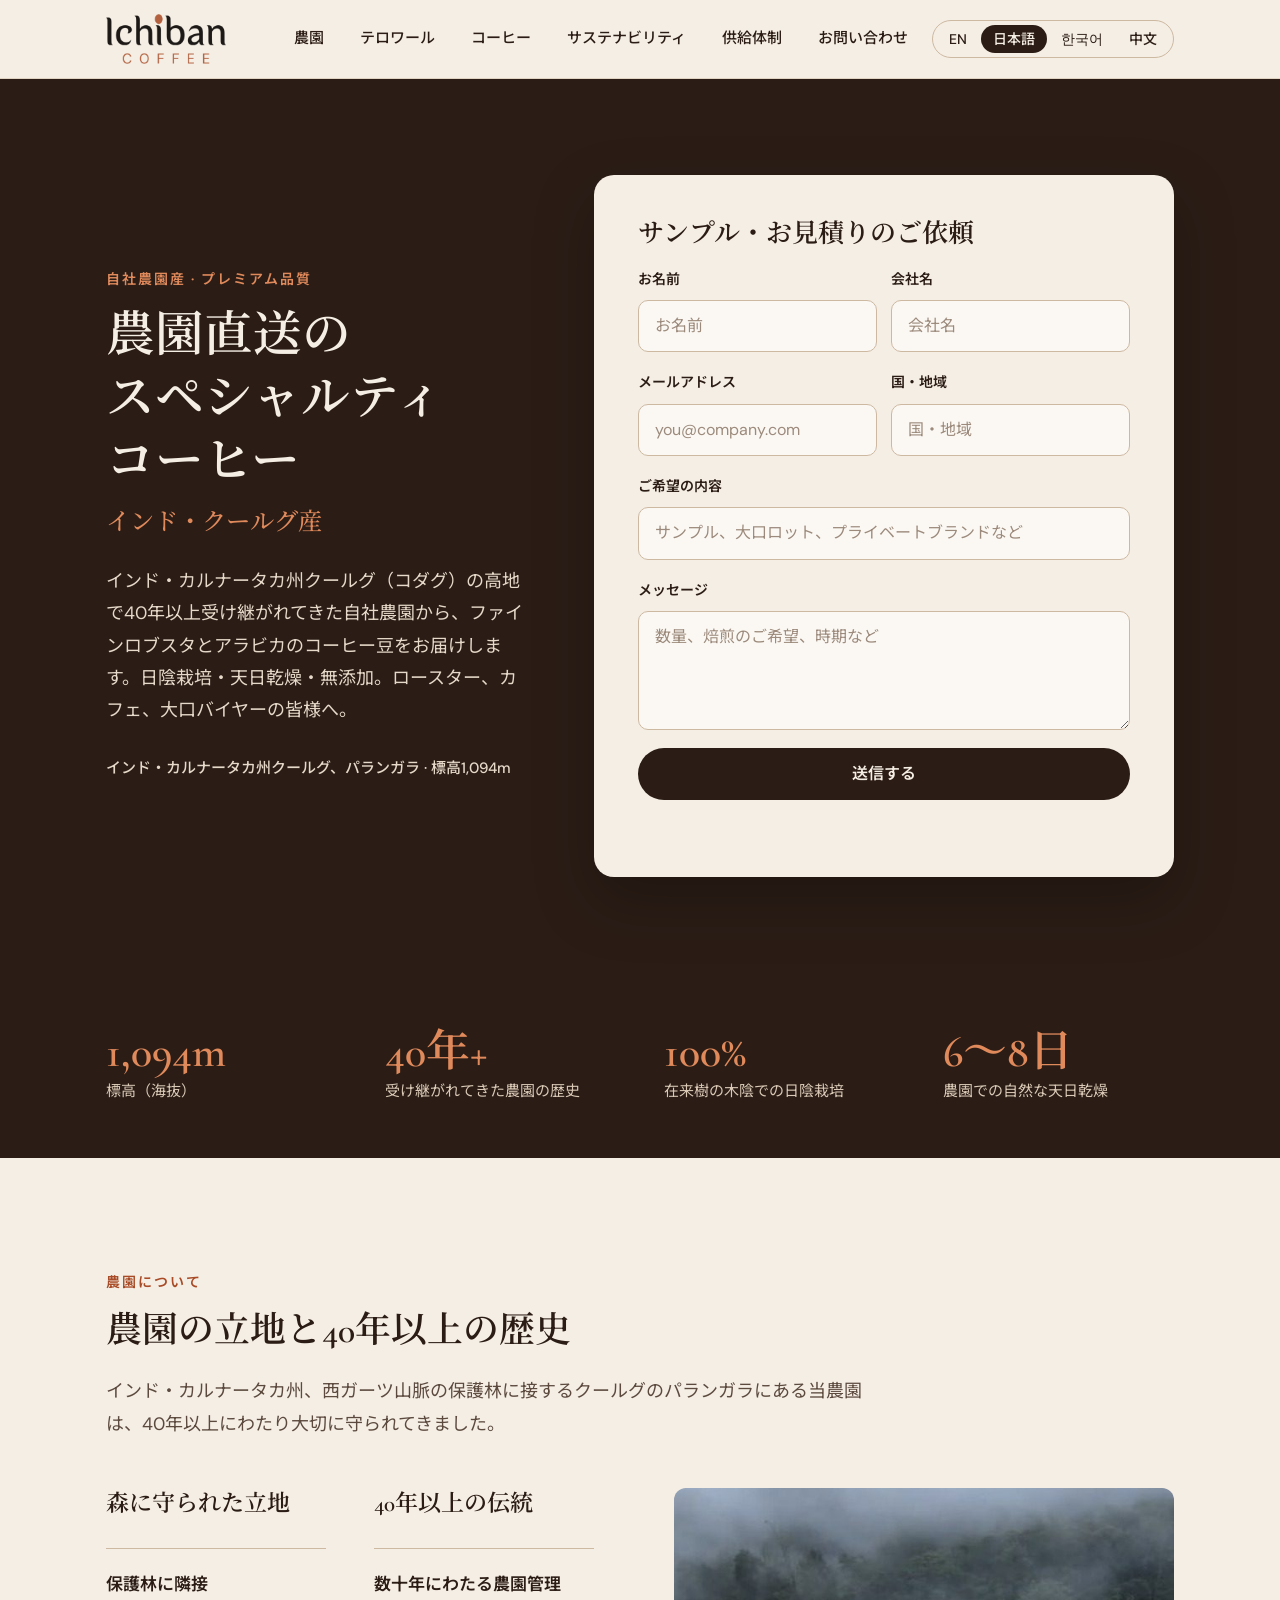
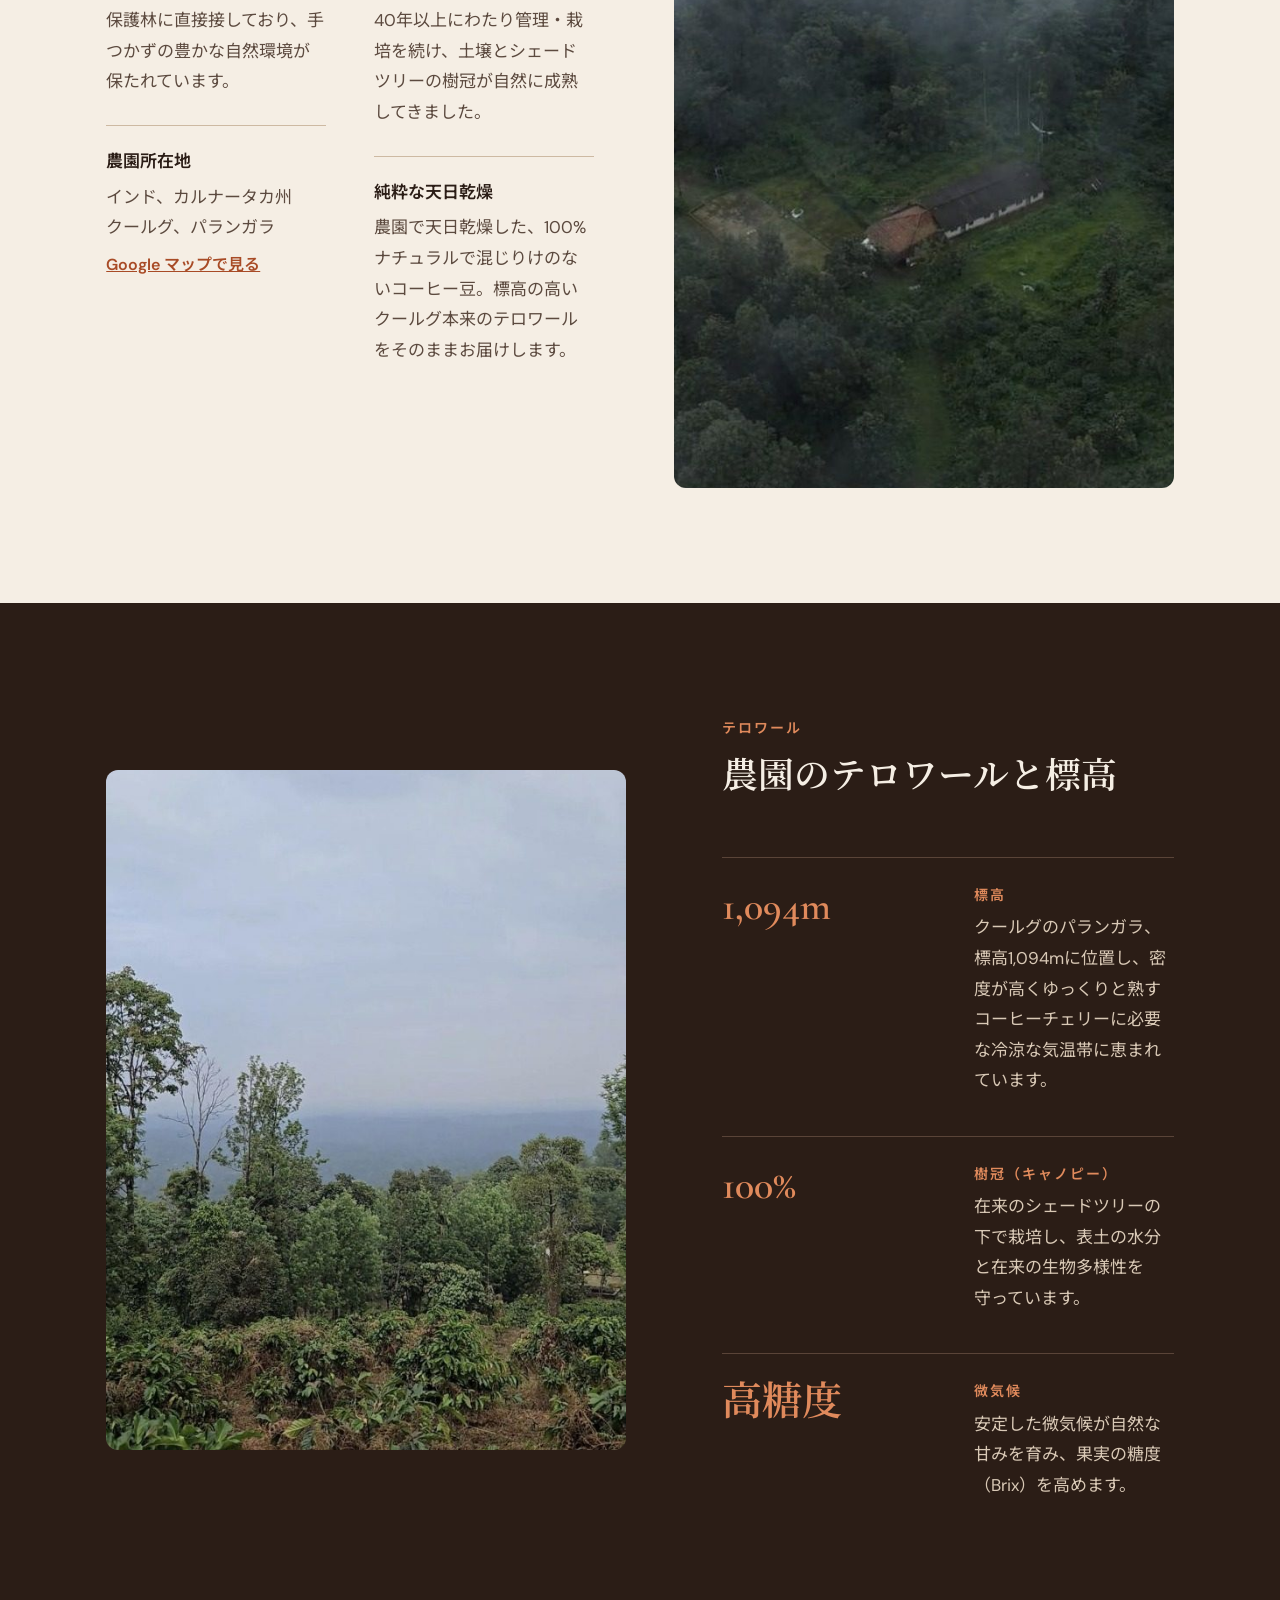
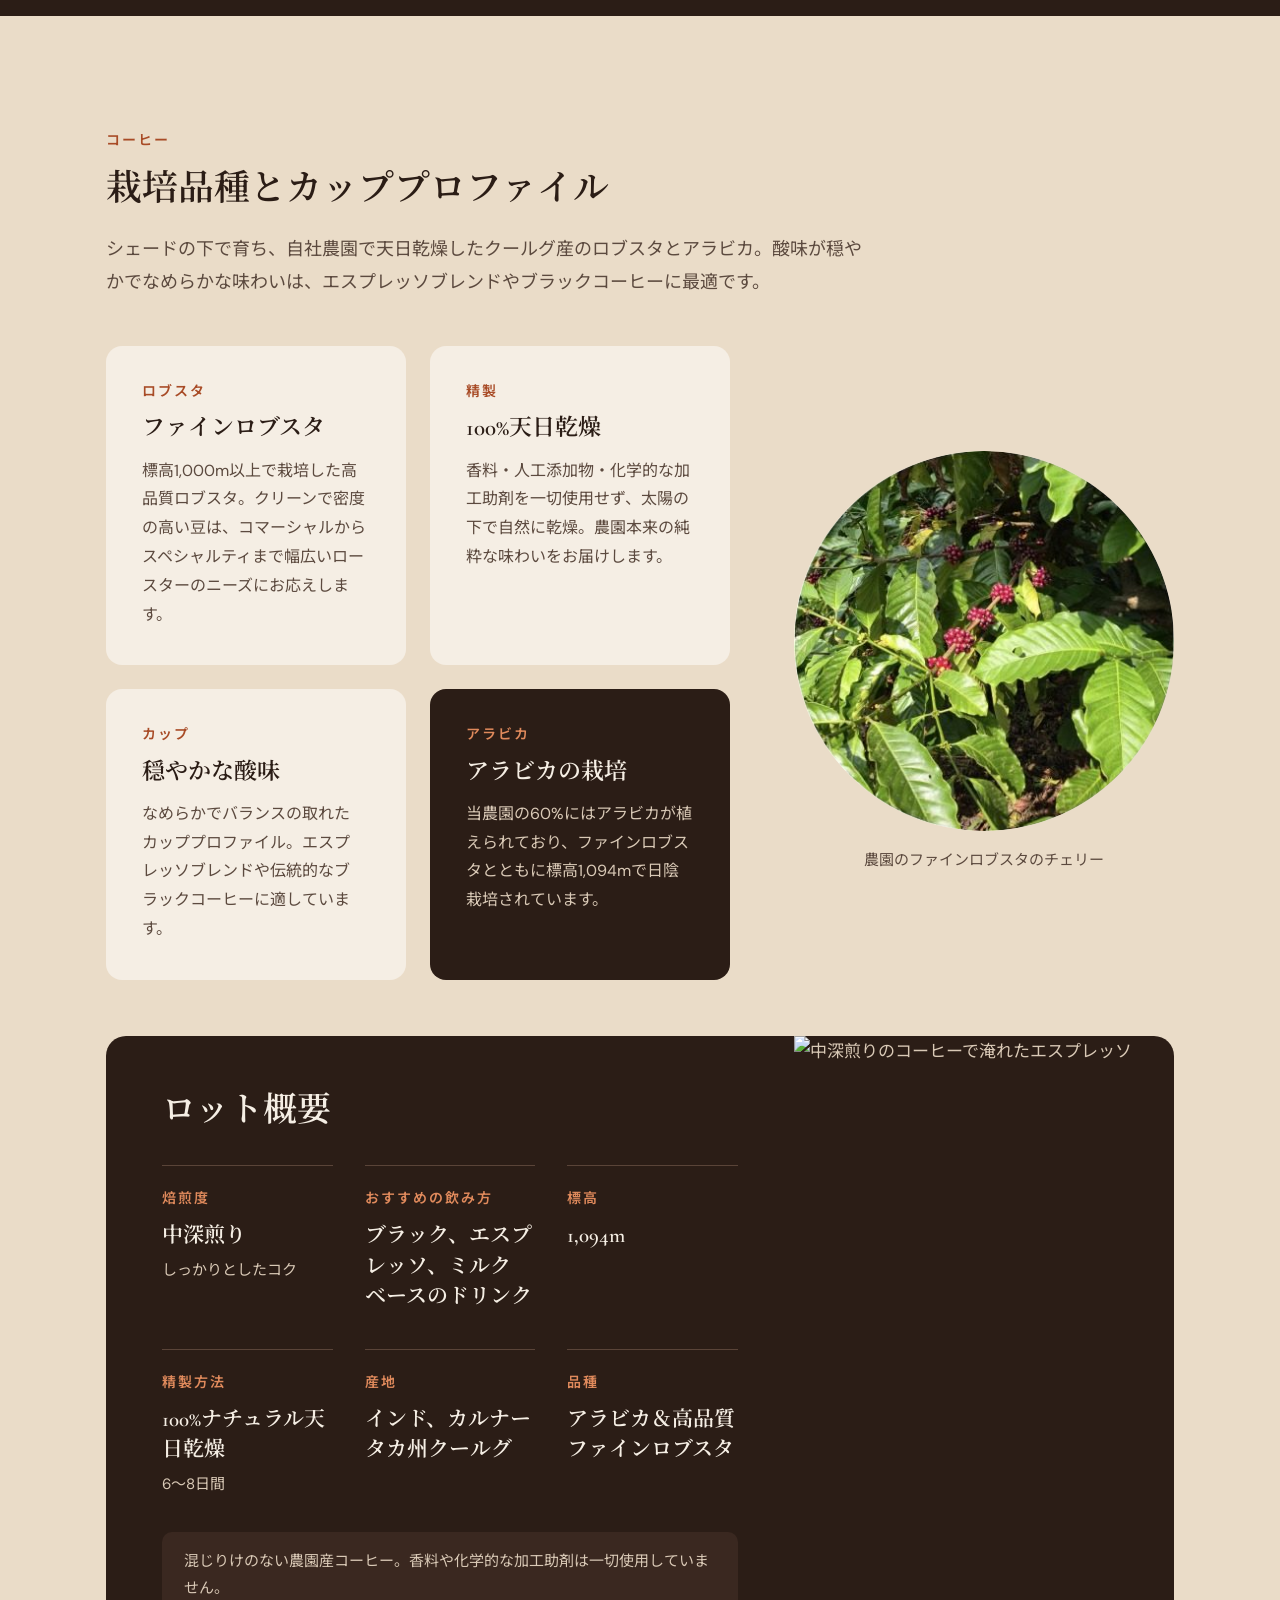
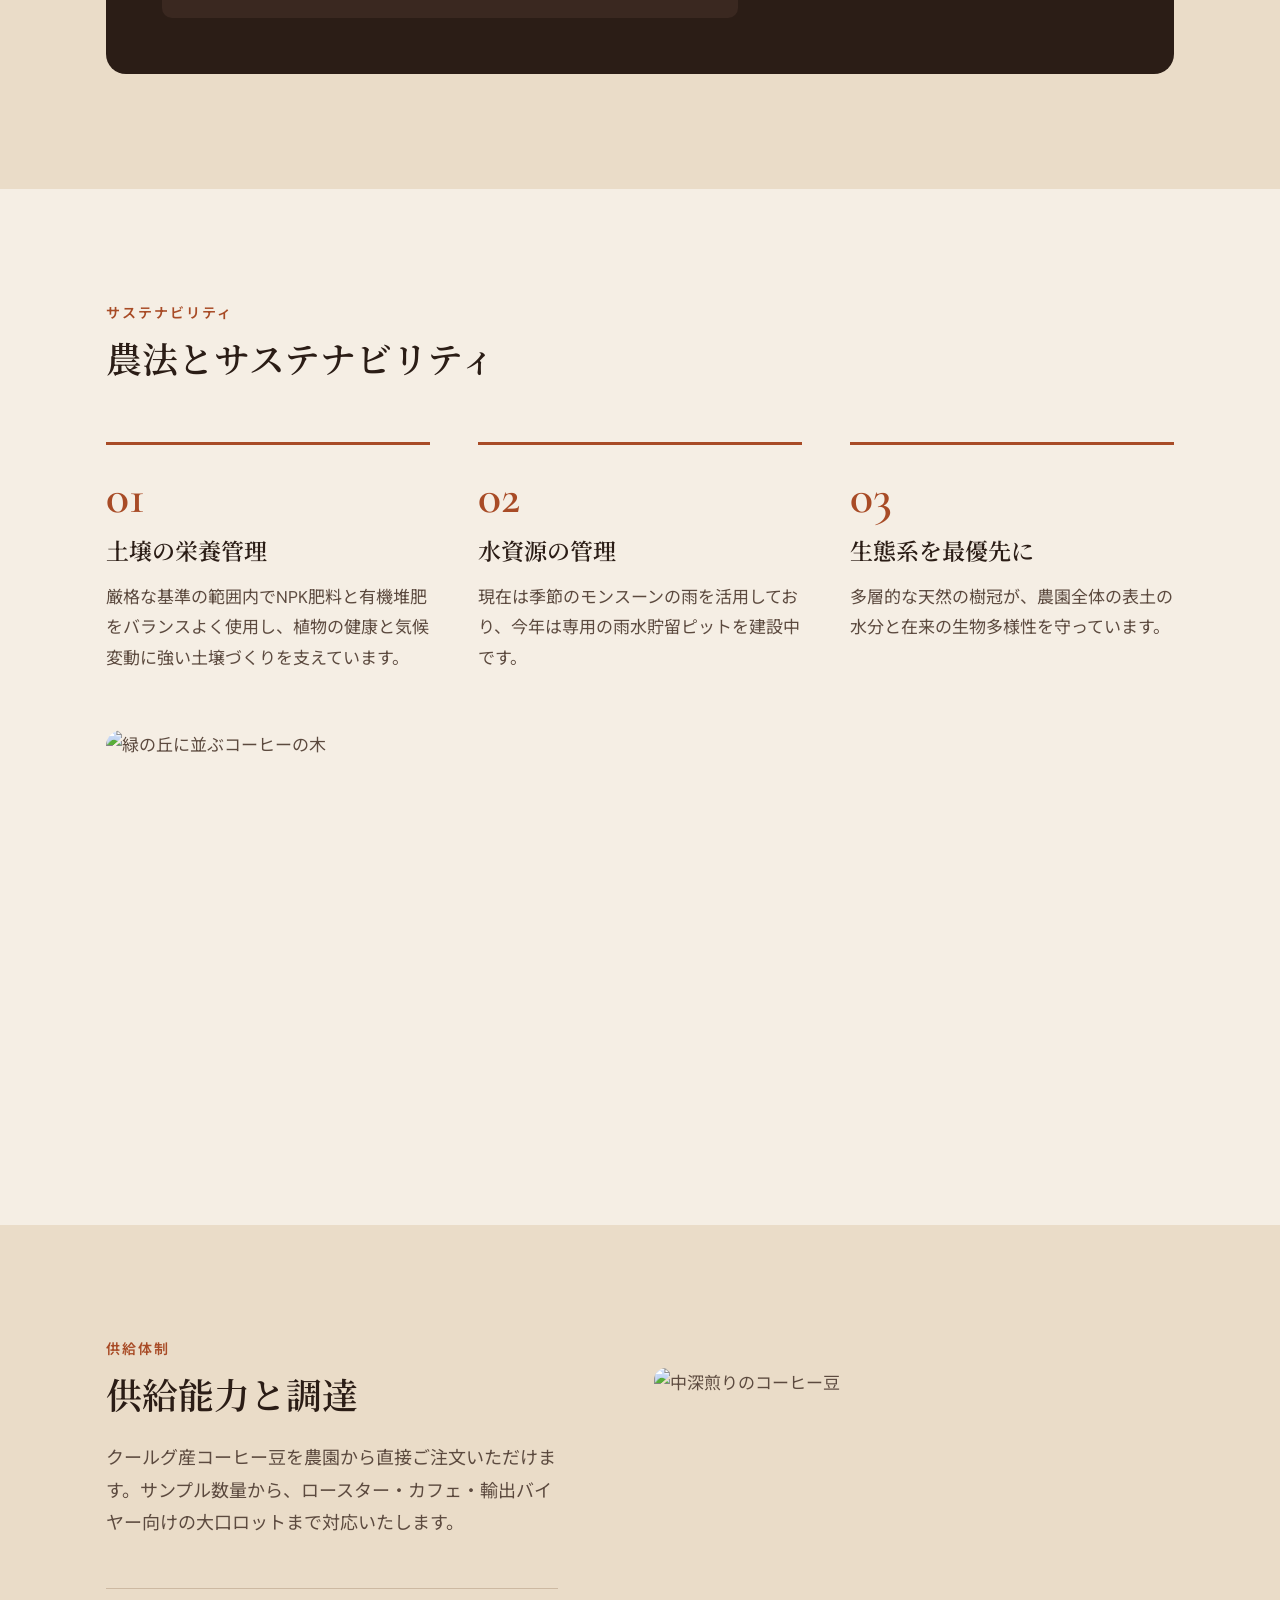
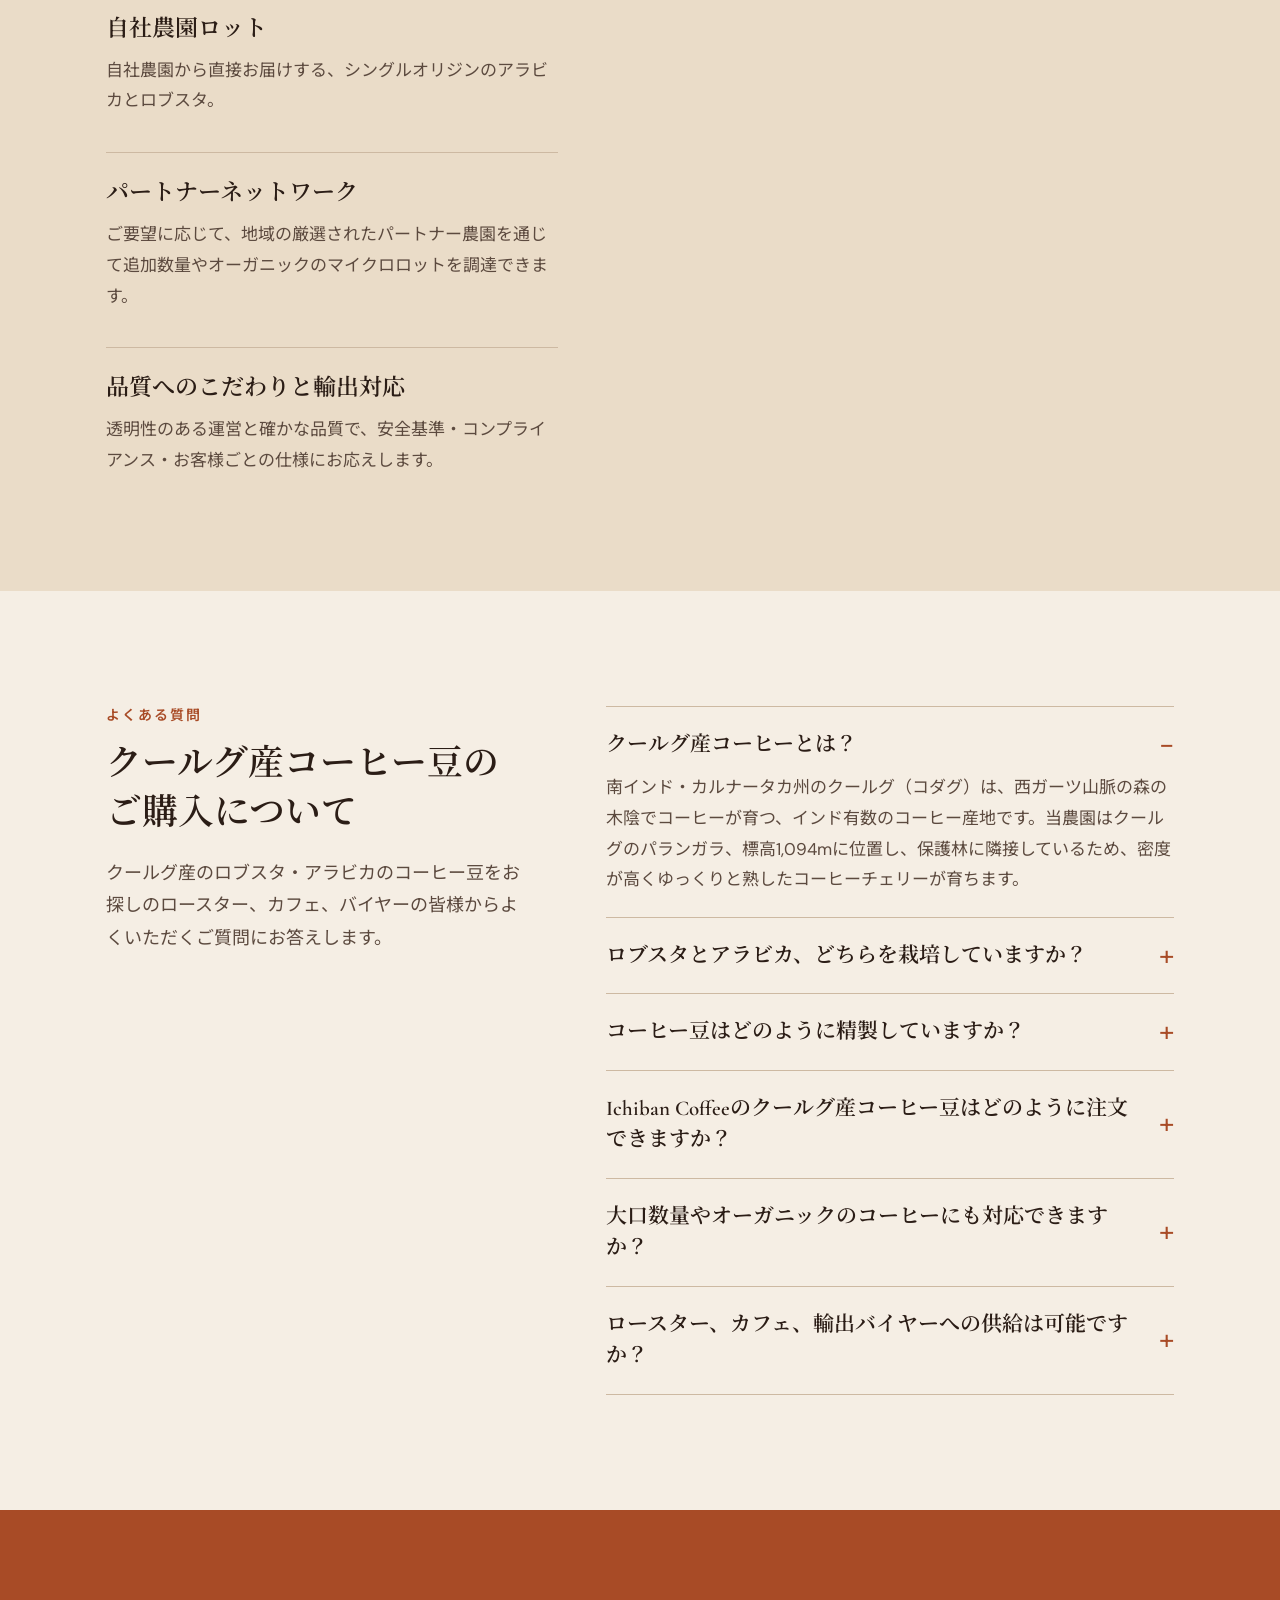
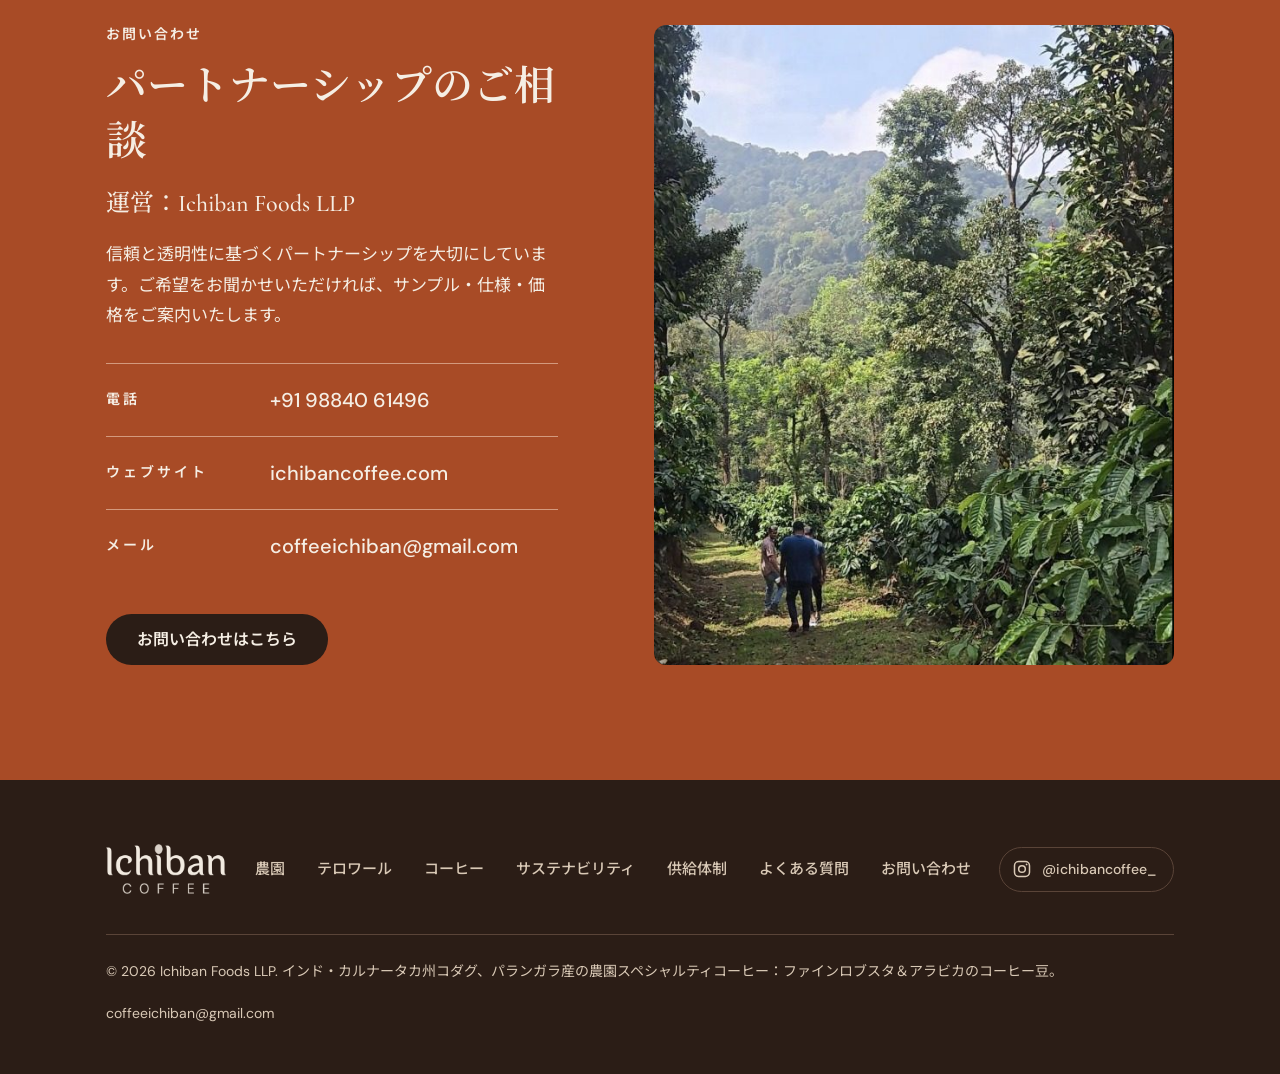
==== commit 00d79c97: "Live: add Instagram link to footer and sameAs schema Co-Authored-By: Claude Opus 5.5 <noreply@anthro" ====
--- a/ja/index.html
+++ b/ja/index.html
@@ -66,6 +66,7 @@
   {
    "@type": "Organization",
    "@id": "https://ichibancoffee.com/#org",
+   "sameAs": ["https://www.instagram.com/ichibancoffee_/"],
    "name": "Ichiban Foods LLP",
    "alternateName": "Ichiban Coffee",
    "url": "https://ichibancoffee.com/",
@@ -399,6 +400,7 @@
       <nav aria-label="フッター">
         <a href="#estate">農園</a><a href="#terroir">テロワール</a><a href="#coffee">コーヒー</a><a href="#sustainability">サステナビリティ</a><a href="#supply">供給体制</a><a href="#faq">よくある質問</a><a href="#contact">お問い合わせ</a>
       </nav>
+      <a class="footer__social" href="https://www.instagram.com/ichibancoffee_/" target="_blank" rel="noopener" aria-label="InstagramのIchiban Coffee" title="Instagram"><svg width="20" height="20" viewBox="0 0 24 24" fill="none" stroke="currentColor" stroke-width="1.8" aria-hidden="true"><rect x="3" y="3" width="18" height="18" rx="5"/><circle cx="12" cy="12" r="4"/><circle cx="17.5" cy="6.5" r="1.1" fill="currentColor" stroke="none"/></svg><span>@ichibancoffee_</span></a>
     </div>
     <div class="footer__bottom">
       <p>© <span id="year">2026</span> Ichiban Foods LLP. インド・カルナータカ州コダグ、パランガラ産の農園スペシャルティコーヒー：ファインロブスタ＆アラビカのコーヒー豆。</p>
--- a/styles.css
+++ b/styles.css
@@ -167,6 +167,10 @@
 .footer nav { display: flex; flex-wrap: wrap; gap: 32px; }
 .footer a { text-decoration: none; font-size: 15px; font-weight: 500; }
 .footer a:hover { color: var(--cream); }
+.footer__social { display: inline-flex; align-items: center; gap: 10px; padding: 9px 16px 9px 12px; border: 1px solid var(--line-dark); border-radius: 999px; white-space: nowrap; transition: color .2s, border-color .2s, background-color .2s; }
+.footer__social:hover { color: var(--cream); border-color: var(--caramel); background: rgba(224,138,92,.08); }
+.footer__social svg { flex: none; }
+.footer__social span { font-size: 14px; font-weight: 500; }
 .footer__bottom { display: flex; justify-content: space-between; gap: 16px; flex-wrap: wrap; border-top: 1px solid var(--line-dark); padding-top: 24px; }
 .footer__bottom a { font-size: 14px; font-weight: 400; }
 
@@ -286,3 +290,11 @@
 html:lang(ja) body { line-break: strict; }
 
 .nb { display: inline-block; }
+
+/* Centre the main menu between logo and language switch (desktop) */
+@media (min-width: 901px) {
+  .nav__inner { display: grid; grid-template-columns: 1fr auto 1fr; align-items: center; }
+  .nav__logo { justify-self: start; }
+  .nav__links { margin: 0; justify-self: center; }
+  .lang { justify-self: end; }
+}
